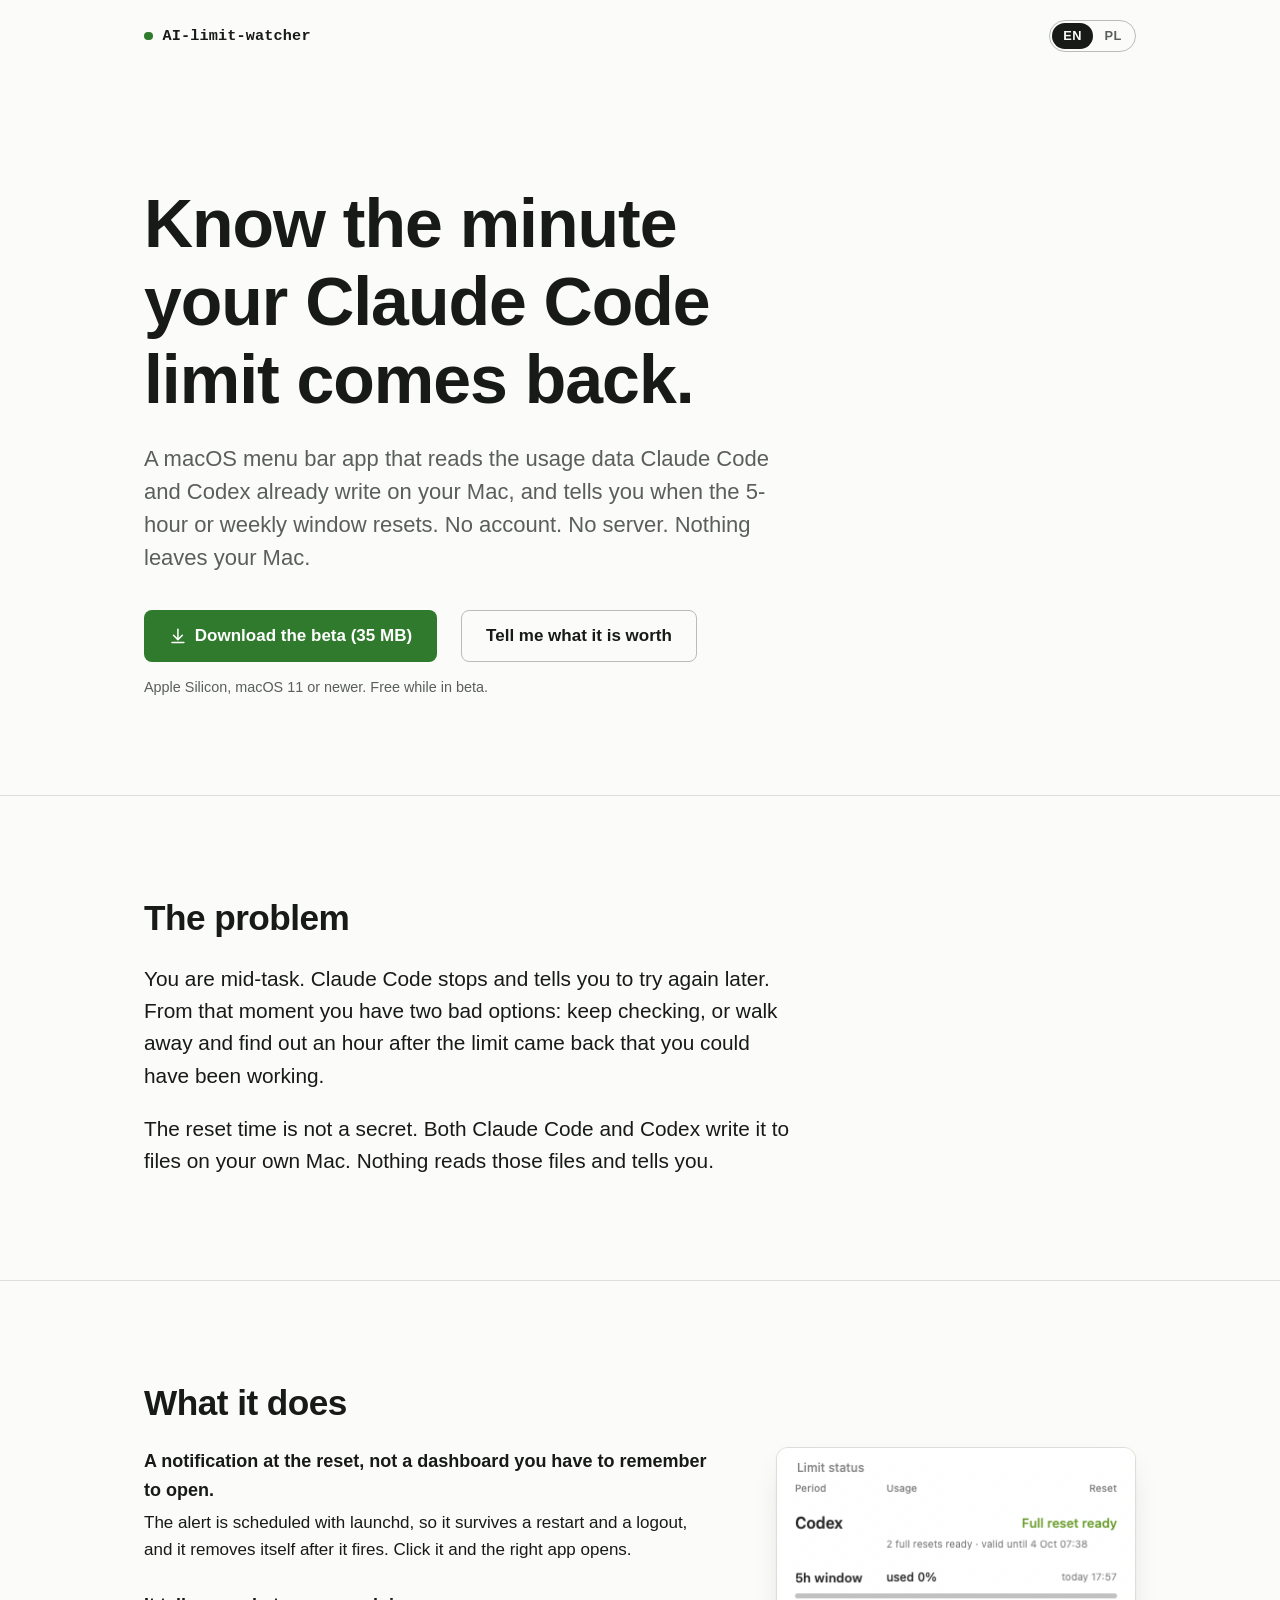
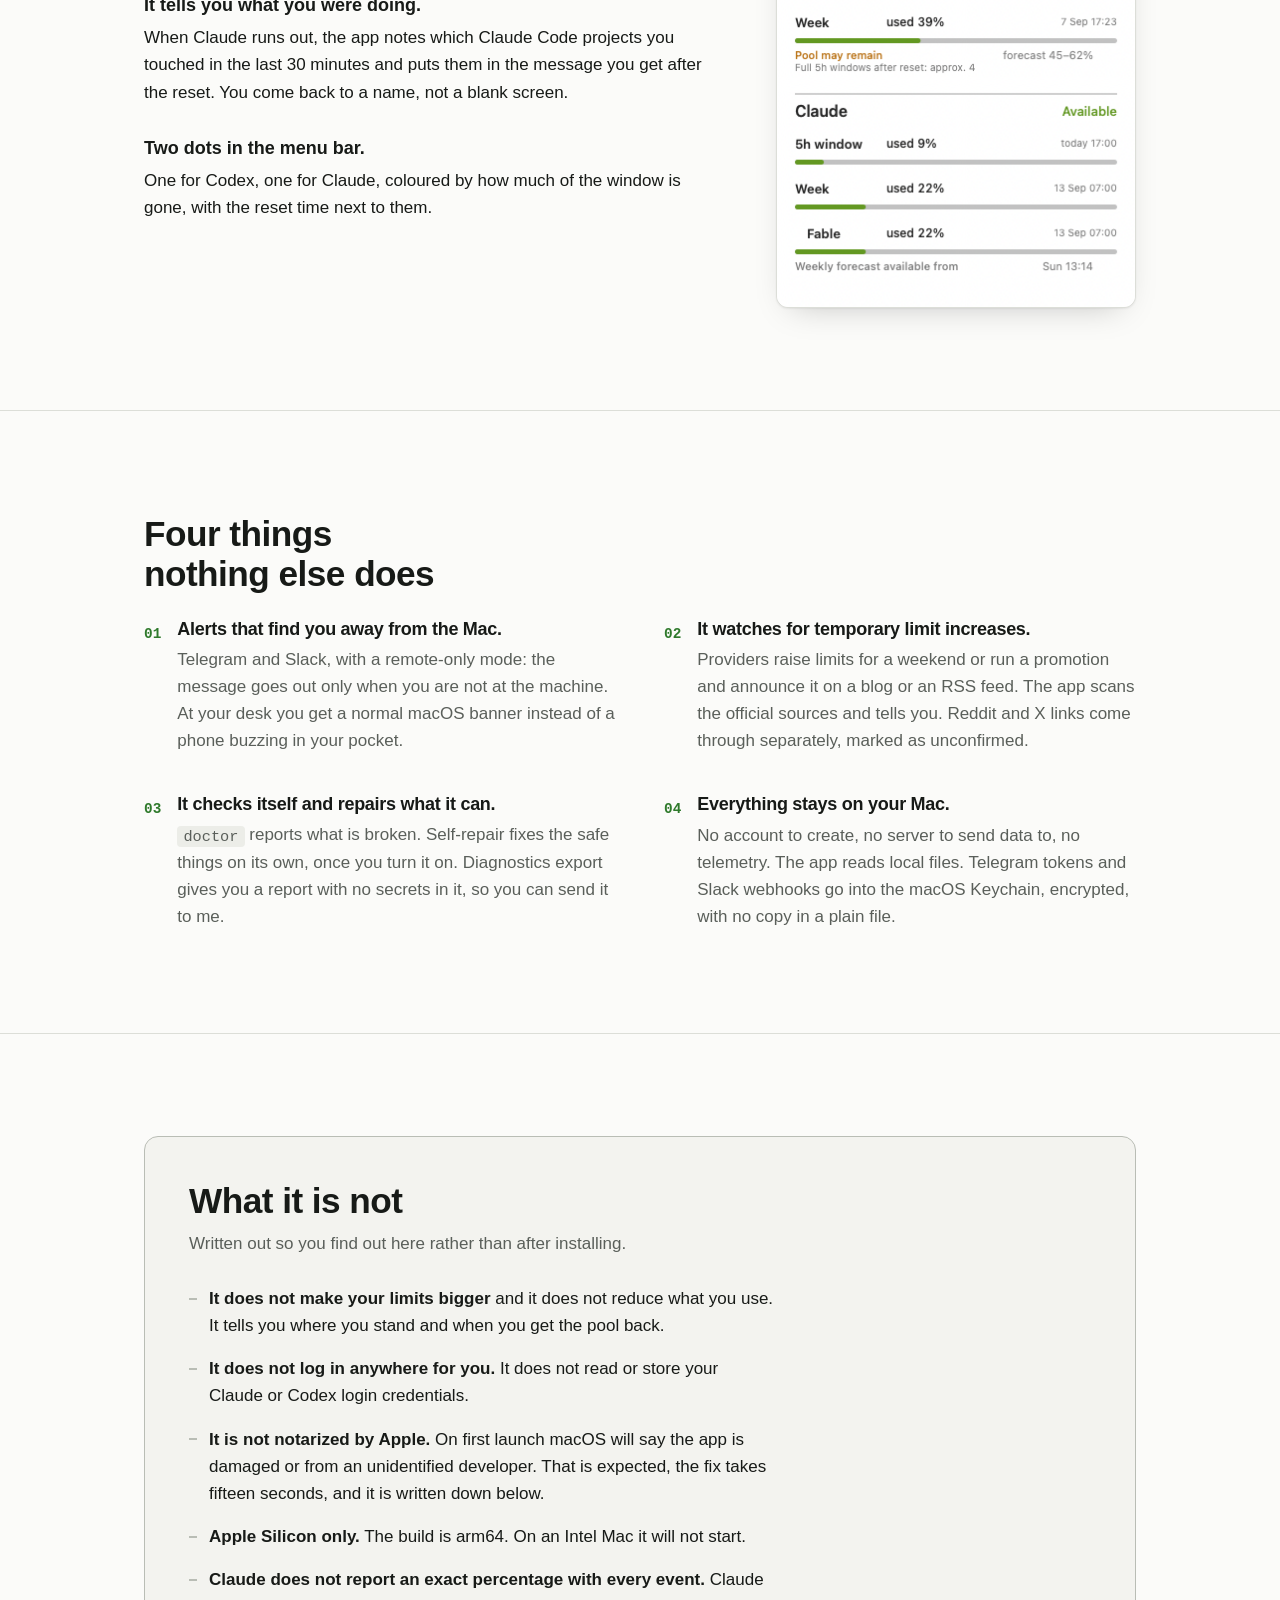
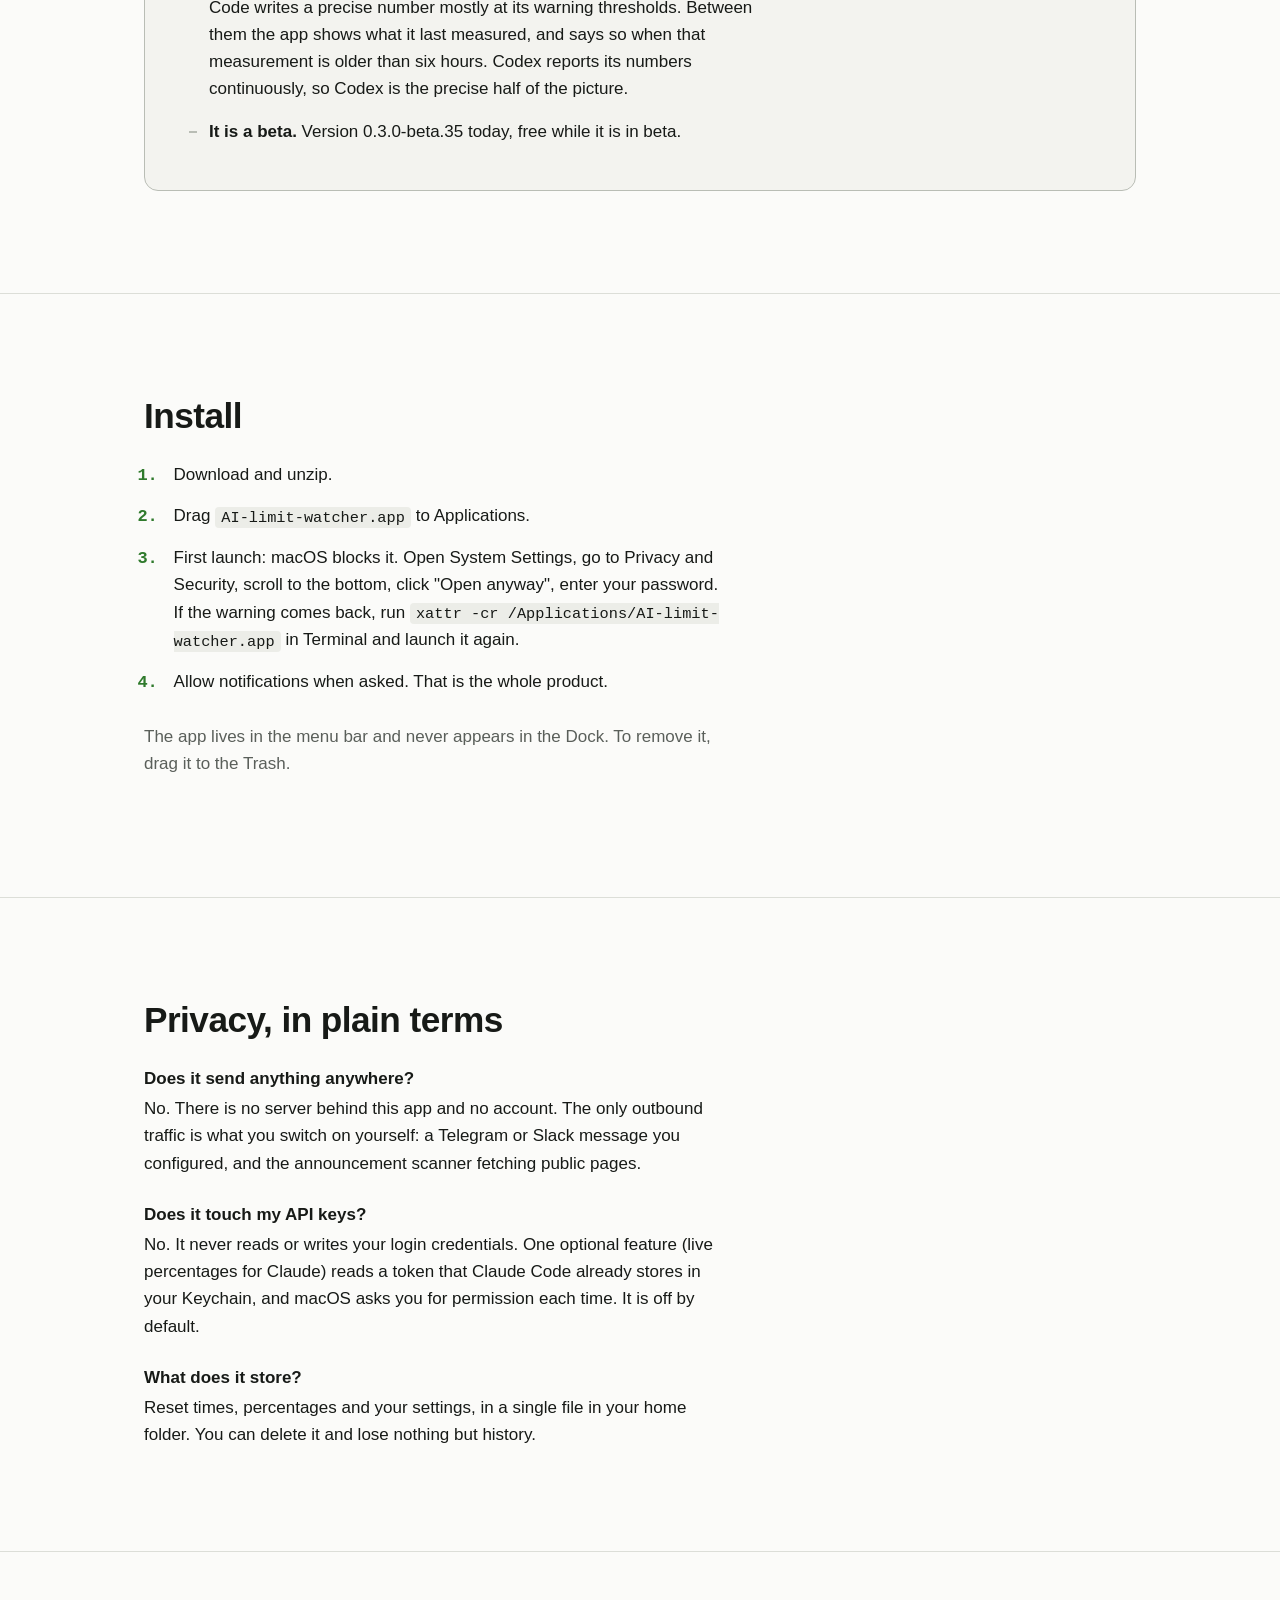
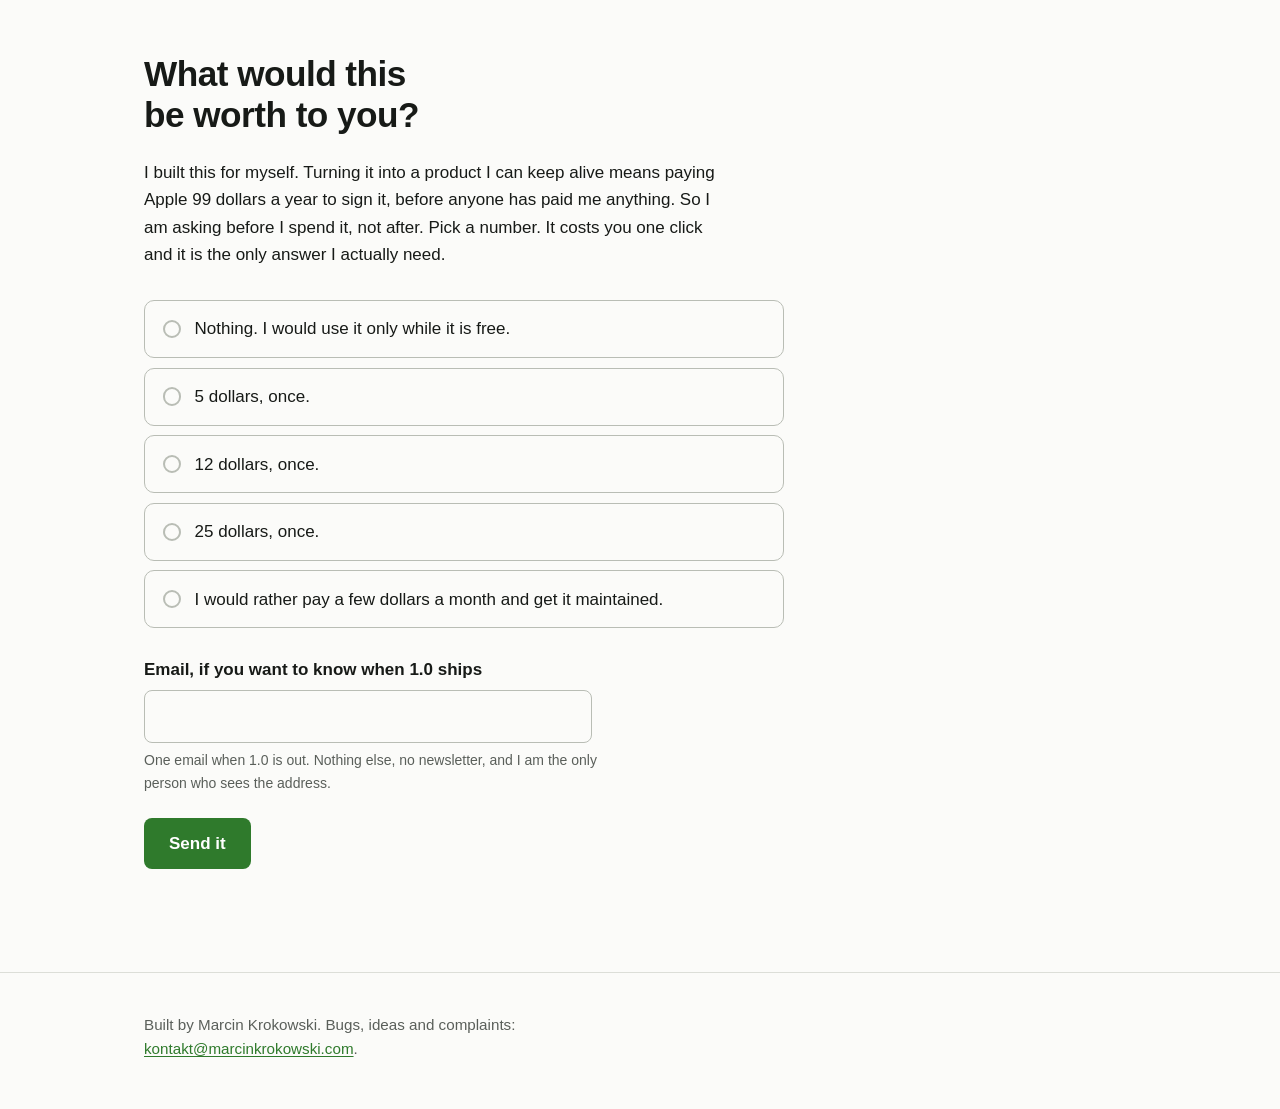
==== index.html @ edb8c908 "Landing ai-limit-watch: EN + PL, jasny motyw, zrzut panelu Co-Authored-By: Claude Sonnet 5 <noreply@" ====
<!DOCTYPE html>
<html lang="en">
<head>
  <meta charset="utf-8">
  <meta name="viewport" content="width=device-width, initial-scale=1">
  <title>AI-limit-watcher for macOS</title>
  <meta name="description" content="A macOS menu bar app that reads the usage data Claude Code and Codex already write on your Mac, and tells you when the 5-hour or weekly window resets. No account. No server. Nothing leaves your Mac.">
  <meta name="color-scheme" content="light dark">
  <link rel="alternate" hreflang="en" href="index.html">
  <link rel="alternate" hreflang="pl" href="pl/index.html">
  <link rel="stylesheet" href="style.css">
</head>
<body>

  <header class="site-header">
    <div class="wrap">
      <a class="wordmark" href="index.html">AI-limit-watcher</a>
      <nav class="lang-switch" aria-label="Language">
        <a href="index.html" lang="en" aria-current="page">EN</a>
        <a href="pl/index.html" lang="pl" hreflang="pl">PL</a>
      </nav>
    </div>
  </header>

  <main>

    <section class="hero">
      <div class="wrap">
        <h1>Know the minute your Claude Code limit comes back.</h1>
        <p class="lead">A macOS menu bar app that reads the usage data Claude Code and Codex already write on your Mac, and tells you when the 5-hour or weekly window resets. No account. No server. Nothing leaves your Mac.</p>
        <div class="cta-row">
          <!-- TODO: podmienić na adres pliku ZIP w GitHub Releases -->
          <a class="button button-primary" href="DOWNLOAD_URL">
            <svg aria-hidden="true" viewBox="0 0 24 24" fill="none" stroke="currentColor" stroke-width="2" stroke-linecap="round" stroke-linejoin="round"><path d="M12 3v13"/><path d="m6 11 6 6 6-6"/><path d="M4 21h16"/></svg>
            Download the beta (35 MB)
          </a>
          <a class="button button-secondary" href="#price">Tell me what it is worth</a>
        </div>
        <p class="cta-note">Apple Silicon, macOS 11 or newer. Free while in beta.</p>
      </div>
    </section>

    <section class="section problem" aria-labelledby="problem-h">
      <div class="wrap">
        <h2 id="problem-h">The problem</h2>
        <p>You are mid-task. Claude Code stops and tells you to try again later. From that moment you have two bad options: keep checking, or walk away and find out an hour after the limit came back that you could have been working.</p>
        <p>The reset time is not a secret. Both Claude Code and Codex write it to files on your own Mac. Nothing reads those files and tells you.</p>
      </div>
    </section>

    <section class="section does" aria-labelledby="does-h">
      <div class="wrap">
        <h2 id="does-h">What it does</h2>
        <div class="does-grid">
          <div class="feature-list">
            <p><strong>A notification at the reset, not a dashboard you have to remember to open.</strong> The alert is scheduled with launchd, so it survives a restart and a logout, and it removes itself after it fires. Click it and the right app opens.</p>
            <p><strong>It tells you what you were doing.</strong> When Claude runs out, the app notes which Claude Code projects you touched in the last 30 minutes and puts them in the message you get after the reset. You come back to a name, not a blank screen.</p>
            <p><strong>Two dots in the menu bar.</strong> One for Codex, one for Claude, coloured by how much of the window is gone, with the reset time next to them.</p>
          </div>
          <figure class="shot">
            <img src="zrzuty/panel-en.png" width="360" height="461" alt="App panel in light mode: Codex and Claude limit status, each with a 5-hour window and a weekly window showing usage percentage, a green bar, and the reset time." loading="lazy" decoding="async">
          </figure>
        </div>
      </div>
    </section>

    <section class="section four" aria-labelledby="four-h">
      <div class="wrap">
        <h2 id="four-h">Four things nothing else does</h2>
        <div class="four-grid">
          <article>
            <h3>Alerts that find you away from the Mac.</h3>
            <p>Telegram and Slack, with a remote-only mode: the message goes out only when you are not at the machine. At your desk you get a normal macOS banner instead of a phone buzzing in your pocket.</p>
          </article>
          <article>
            <h3>It watches for temporary limit increases.</h3>
            <p>Providers raise limits for a weekend or run a promotion and announce it on a blog or an RSS feed. The app scans the official sources and tells you. Reddit and X links come through separately, marked as unconfirmed.</p>
          </article>
          <article>
            <h3>It checks itself and repairs what it can.</h3>
            <p><code>doctor</code> reports what is broken. Self-repair fixes the safe things on its own, once you turn it on. Diagnostics export gives you a report with no secrets in it, so you can send it to me.</p>
          </article>
          <article>
            <h3>Everything stays on your Mac.</h3>
            <p>No account to create, no server to send data to, no telemetry. The app reads local files. Telegram tokens and Slack webhooks go into the macOS Keychain, encrypted, with no copy in a plain file.</p>
          </article>
        </div>
      </div>
    </section>

    <section class="section" aria-labelledby="not-h">
      <div class="wrap">
        <div class="not-box">
          <h2 id="not-h">What it is not</h2>
          <p class="intro">Written out so you find out here rather than after installing.</p>
          <ul class="not-list">
            <li><strong>It does not make your limits bigger</strong> and it does not reduce what you use. It tells you where you stand and when you get the pool back.</li>
            <li><strong>It does not log in anywhere for you.</strong> It does not read or store your Claude or Codex login credentials.</li>
            <li><strong>It is not notarized by Apple.</strong> On first launch macOS will say the app is damaged or from an unidentified developer. That is expected, the fix takes fifteen seconds, and it is written down below.</li>
            <li><strong>Apple Silicon only.</strong> The build is arm64. On an Intel Mac it will not start.</li>
            <li><strong>Claude does not report an exact percentage with every event.</strong> Claude Code writes a precise number mostly at its warning thresholds. Between them the app shows what it last measured, and says so when that measurement is older than six hours. Codex reports its numbers continuously, so Codex is the precise half of the picture.</li>
            <li><strong>It is a beta.</strong> Version 0.3.0-beta.35 today, free while it is in beta.</li>
          </ul>
        </div>
      </div>
    </section>

    <section class="section install" id="install" aria-labelledby="install-h">
      <div class="wrap">
        <h2 id="install-h">Install</h2>
        <ol class="install-steps">
          <li>Download and unzip.</li>
          <li>Drag <code>AI-limit-watcher.app</code> to Applications.</li>
          <li>First launch: macOS blocks it. Open System Settings, go to Privacy and Security, scroll to the bottom, click "Open anyway", enter your password. If the warning comes back, run <code>xattr -cr /Applications/AI-limit-watcher.app</code> in Terminal and launch it again.</li>
          <li>Allow notifications when asked. That is the whole product.</li>
        </ol>
        <p class="install-after">The app lives in the menu bar and never appears in the Dock. To remove it, drag it to the Trash.</p>
      </div>
    </section>

    <section class="section privacy" aria-labelledby="privacy-h">
      <div class="wrap">
        <h2 id="privacy-h">Privacy, in plain terms</h2>
        <div class="qa">
          <p><strong>Does it send anything anywhere?</strong> No. There is no server behind this app and no account. The only outbound traffic is what you switch on yourself: a Telegram or Slack message you configured, and the announcement scanner fetching public pages.</p>
          <p><strong>Does it touch my API keys?</strong> No. It never reads or writes your login credentials. One optional feature (live percentages for Claude) reads a token that Claude Code already stores in your Keychain, and macOS asks you for permission each time. It is off by default.</p>
          <p><strong>What does it store?</strong> Reset times, percentages and your settings, in a single file in your home folder. You can delete it and lose nothing but history.</p>
        </div>
      </div>
    </section>

    <section class="section price" id="price" aria-labelledby="price-h">
      <div class="wrap">
        <h2 id="price-h">What would this be worth to you?</h2>
        <p class="section-intro">I built this for myself. Turning it into a product I can keep alive means paying Apple 99 dollars a year to sign it, before anyone has paid me anything. So I am asking before I spend it, not after. Pick a number. It costs you one click and it is the only answer I actually need.</p>

        <!-- TODO: endpoint usługi zbierającej odpowiedzi -->
        <form class="price-form" action="FORM_ENDPOINT" method="POST" data-confirmation="Thank you. That number goes straight into the decision.">
          <input type="hidden" name="lang" value="en">

          <fieldset>
            <legend class="visually-hidden">Pick a number</legend>
            <div class="tiles">
              <label class="tile">
                <input type="radio" name="price" value="none" required>
                <span class="mark" aria-hidden="true"></span>
                <span>Nothing. I would use it only while it is free.</span>
              </label>
              <label class="tile">
                <input type="radio" name="price" value="5usd">
                <span class="mark" aria-hidden="true"></span>
                <span>5 dollars, once.</span>
              </label>
              <label class="tile">
                <input type="radio" name="price" value="12usd">
                <span class="mark" aria-hidden="true"></span>
                <span>12 dollars, once.</span>
              </label>
              <label class="tile">
                <input type="radio" name="price" value="25usd">
                <span class="mark" aria-hidden="true"></span>
                <span>25 dollars, once.</span>
              </label>
              <label class="tile">
                <input type="radio" name="price" value="monthly">
                <span class="mark" aria-hidden="true"></span>
                <span>I would rather pay a few dollars a month and get it maintained.</span>
              </label>
            </div>
          </fieldset>

          <div class="field">
            <label for="email">Email, if you want to know when 1.0 ships</label>
            <input type="email" id="email" name="email" autocomplete="email" spellcheck="false" aria-describedby="email-hint">
            <p class="hint" id="email-hint">One email when 1.0 is out. Nothing else, no newsletter, and I am the only person who sees the address.</p>
          </div>

          <button type="submit" class="button button-primary">Send it</button>
        </form>
      </div>
    </section>

  </main>

  <footer class="site-footer">
    <div class="wrap">
      <!-- TODO: podmienić kontakt@marcinkrokowski.com na ustalony adres e-mail -->
      <p>Built by Marcin Krokowski. Bugs, ideas and complaints: <a href="mailto:kontakt@marcinkrokowski.com">kontakt@marcinkrokowski.com</a>.</p>
    </div>
  </footer>

  <script>
    (function () {
      var form = document.querySelector('.price-form');
      if (!form) { return; }
      form.addEventListener('submit', function (event) {
        // Until the placeholder is replaced with a real endpoint, nothing may be sent anywhere.
        if (form.getAttribute('action') !== 'FORM_ENDPOINT') { return; }
        event.preventDefault();
        var done = document.createElement('p');
        done.className = 'form-done';
        done.setAttribute('role', 'status');
        done.textContent = form.getAttribute('data-confirmation');
        form.replaceWith(done);
        done.setAttribute('tabindex', '-1');
        done.focus();
      });
    })();
  </script>

</body>
</html>
---- style.css ----
/* AI-limit-watcher landing page. One sheet for EN and PL. */

:root {
  color-scheme: light dark;

  --bg: #fbfbf9;
  --bg-elevated: #f3f3ef;
  --text: #171a17;
  --text-muted: #5a5f5a;
  --line: #dcded8;
  --line-strong: #b9bdb5;
  --accent: #2f7a2c;
  --accent-ink: #ffffff;
  --accent-soft: #e6f1e3;
  --code-bg: #ecede8;
  --bar-track: #d9dbd5;
  --focus: #1f5f1d;

  --font-sans: -apple-system, BlinkMacSystemFont, "Segoe UI", Roboto, Helvetica, Arial, sans-serif;
  --font-mono: ui-monospace, "SF Mono", Menlo, Monaco, Consolas, "Liberation Mono", monospace;

  --measure: 62ch;
  --page: 68rem;
  --gutter: clamp(1.25rem, 5vw, 3rem);
}

@media (prefers-color-scheme: dark) {
  :root {
    --bg: #121412;
    --bg-elevated: #1a1d1a;
    --text: #ebece8;
    --text-muted: #a6aaa3;
    --line: #2b2f2b;
    --line-strong: #454a44;
    --accent: #8fd47f;
    --accent-ink: #0e1a0d;
    --accent-soft: #1c2a1a;
    --code-bg: #20241f;
    --bar-track: #2f332e;
    --focus: #b6e8a8;
  }
}

/* Base */

*,
*::before,
*::after {
  box-sizing: border-box;
}

html {
  -webkit-text-size-adjust: 100%;
  scroll-behavior: smooth;
}

@media (prefers-reduced-motion: reduce) {
  html {
    scroll-behavior: auto;
  }
}

body {
  margin: 0;
  background: var(--bg);
  color: var(--text);
  font-family: var(--font-sans);
  font-size: 1.0625rem;
  line-height: 1.6;
  -webkit-font-smoothing: antialiased;
  overflow-x: hidden;
}

img {
  max-width: 100%;
  height: auto;
  display: block;
}

a {
  color: var(--accent);
  text-decoration-thickness: 1px;
  text-underline-offset: 0.15em;
}

a:hover {
  text-decoration-thickness: 2px;
}

:focus-visible {
  outline: 3px solid var(--focus);
  outline-offset: 3px;
  border-radius: 2px;
}

code {
  font-family: var(--font-mono);
  font-size: 0.9em;
  background: var(--code-bg);
  padding: 0.1em 0.4em;
  border-radius: 4px;
  overflow-wrap: anywhere;
}

p {
  margin: 0 0 1em;
  max-width: var(--measure);
}

h1,
h2,
h3 {
  margin: 0;
  line-height: 1.15;
  letter-spacing: -0.015em;
  text-wrap: balance;
}

h2 {
  font-size: clamp(1.6rem, 1.2rem + 1.6vw, 2.2rem);
  margin-bottom: 1.5rem;
  max-width: 24ch;
}

h3 {
  font-size: 1.125rem;
  font-weight: 650;
}

.visually-hidden {
  position: absolute;
  width: 1px;
  height: 1px;
  margin: -1px;
  padding: 0;
  overflow: hidden;
  clip: rect(0 0 0 0);
  white-space: nowrap;
  border: 0;
}

/* Layout */

.wrap {
  width: 100%;
  max-width: var(--page);
  margin-inline: auto;
  padding-inline: var(--gutter);
}

.section {
  padding-block: clamp(3.5rem, 8vw, 6.5rem);
  border-top: 1px solid var(--line);
}

/* Header */

.site-header {
  padding-block: 1.25rem;
}

.site-header .wrap {
  display: flex;
  align-items: center;
  justify-content: space-between;
  gap: 1rem;
}

.wordmark {
  font-family: var(--font-mono);
  font-size: 0.95rem;
  font-weight: 600;
  color: var(--text);
  text-decoration: none;
  letter-spacing: 0.01em;
  display: inline-flex;
  align-items: center;
  gap: 0.6rem;
}

.wordmark::before {
  content: "";
  width: 0.55rem;
  height: 0.55rem;
  border-radius: 50%;
  background: var(--accent);
  flex: none;
}

.lang-switch {
  display: inline-flex;
  border: 1px solid var(--line-strong);
  border-radius: 999px;
  padding: 2px;
  font-size: 0.8rem;
  font-weight: 600;
  letter-spacing: 0.04em;
}

.lang-switch a {
  color: var(--text-muted);
  text-decoration: none;
  padding: 0.25rem 0.7rem;
  border-radius: 999px;
  line-height: 1.4;
}

.lang-switch a[aria-current="page"] {
  background: var(--text);
  color: var(--bg);
}

.lang-switch a:not([aria-current]):hover {
  color: var(--text);
}

/* Hero */

.hero {
  padding-block: clamp(3rem, 9vw, 7rem) clamp(3.5rem, 8vw, 6rem);
}

.hero h1 {
  font-size: clamp(2.25rem, 1.4rem + 4.2vw, 4.25rem);
  font-weight: 750;
  max-width: 16ch;
  margin-bottom: 1.5rem;
}

.hero .lead {
  font-size: clamp(1.125rem, 1rem + 0.6vw, 1.375rem);
  line-height: 1.5;
  color: var(--text-muted);
  max-width: 52ch;
  margin-bottom: 2.25rem;
}

.cta-row {
  display: flex;
  flex-wrap: wrap;
  align-items: center;
  gap: 0.75rem 1.5rem;
}

.cta-note {
  margin: 0.9rem 0 0;
  font-size: 0.9rem;
  color: var(--text-muted);
}

.button {
  display: inline-flex;
  align-items: center;
  justify-content: center;
  gap: 0.5rem;
  font: inherit;
  font-weight: 650;
  line-height: 1.2;
  padding: 0.9rem 1.5rem;
  border-radius: 8px;
  border: 1px solid transparent;
  text-decoration: none;
  cursor: pointer;
  transition: transform 80ms ease, background-color 120ms ease;
}

.button:active {
  transform: translateY(1px);
}

.button-primary {
  background: var(--accent);
  color: var(--accent-ink);
}

.button-primary:hover {
  filter: brightness(1.08);
}

.button-secondary {
  background: transparent;
  color: var(--text);
  border-color: var(--line-strong);
}

.button-secondary:hover {
  border-color: var(--text);
}

.button svg {
  width: 1.05em;
  height: 1.05em;
  flex: none;
}

/* Problem */

.problem p {
  font-size: clamp(1.125rem, 1rem + 0.5vw, 1.3rem);
  line-height: 1.55;
  max-width: 56ch;
}

.problem p:last-child {
  margin-bottom: 0;
}

/* What it does */

.does-grid {
  display: grid;
  grid-template-columns: minmax(0, 1fr) minmax(0, 360px);
  gap: clamp(2rem, 5vw, 4.5rem);
  align-items: start;
}

.feature-list {
  display: grid;
  gap: 1.75rem;
  max-width: var(--measure);
}

.feature-list p {
  margin: 0;
}

.feature-list strong {
  display: block;
  font-size: 1.125rem;
  font-weight: 650;
  margin-bottom: 0.25rem;
  color: var(--text);
}

.shot {
  margin: 0;
  justify-self: end;
  width: 100%;
  max-width: 360px;
}

.shot img,
.shot-placeholder {
  width: 100%;
  border: 1px solid var(--line);
  border-radius: 12px;
  box-shadow: 0 1px 2px rgba(0, 0, 0, 0.06), 0 12px 32px -16px rgba(0, 0, 0, 0.25);
  background: #ffffff;
}

.shot figcaption {
  margin-top: 0.75rem;
  font-size: 0.85rem;
  color: var(--text-muted);
}

/* Placeholder that stands in for the English screenshot.
   Drawn in CSS so it reads as an intended layout element, not a broken image. */

.shot-placeholder {
  aspect-ratio: 360 / 461;
  background: var(--bg-elevated);
  padding: 1.25rem;
  display: grid;
  grid-template-rows: auto repeat(6, 1fr);
  gap: 0.6rem;
  overflow: hidden;
}

.shot-placeholder .ph-head {
  height: 0.55rem;
  width: 38%;
  border-radius: 999px;
  background: var(--line-strong);
  margin-bottom: 0.4rem;
}

.shot-placeholder .ph-row {
  display: grid;
  grid-template-rows: auto auto;
  gap: 0.35rem;
  align-content: center;
}

.shot-placeholder .ph-label {
  height: 0.45rem;
  border-radius: 999px;
  background: var(--line-strong);
  opacity: 0.8;
}

.shot-placeholder .ph-bar {
  height: 0.35rem;
  border-radius: 999px;
  background: var(--bar-track);
  position: relative;
  overflow: hidden;
}

.shot-placeholder .ph-bar::after {
  content: "";
  position: absolute;
  inset: 0;
  width: var(--fill, 40%);
  background: var(--accent);
  border-radius: inherit;
}

/* Four things */

.four-grid {
  display: grid;
  grid-template-columns: repeat(2, minmax(0, 1fr));
  gap: 2.5rem 3rem;
  counter-reset: four;
}

.four-grid article {
  counter-increment: four;
  display: grid;
  grid-template-columns: auto minmax(0, 1fr);
  gap: 0 1rem;
}

.four-grid article::before {
  content: counter(four, decimal-leading-zero);
  font-family: var(--font-mono);
  font-size: 0.9rem;
  font-weight: 600;
  color: var(--accent);
  padding-top: 0.25rem;
  grid-row: 1 / span 2;
}

.four-grid h3 {
  margin-bottom: 0.4rem;
}

.four-grid p {
  margin: 0;
  color: var(--text-muted);
}

/* What it is not */

.not-box {
  border: 1px solid var(--line-strong);
  border-radius: 14px;
  padding: clamp(1.5rem, 4vw, 2.75rem);
  background: var(--bg-elevated);
}

.not-box h2 {
  margin-bottom: 0.5rem;
}

.not-box .intro {
  color: var(--text-muted);
  margin-bottom: 1.75rem;
}

.not-list {
  list-style: none;
  margin: 0;
  padding: 0;
  display: grid;
  gap: 1rem;
}

.not-list li {
  max-width: var(--measure);
  padding-left: 1.25rem;
  position: relative;
}

.not-list li::before {
  content: "";
  position: absolute;
  left: 0;
  top: 0.75em;
  width: 0.5rem;
  height: 2px;
  background: var(--line-strong);
}

.not-list strong {
  font-weight: 650;
}

/* Install */

.install-steps {
  margin: 0;
  padding-left: 1.5rem;
  max-width: var(--measure);
  display: grid;
  gap: 0.9rem;
}

.install-steps li::marker {
  font-family: var(--font-mono);
  font-weight: 600;
  color: var(--accent);
}

.install-steps li {
  padding-left: 0.35rem;
}

.install-after {
  margin-top: 1.75rem;
  color: var(--text-muted);
}

/* Privacy */

.qa {
  display: grid;
  gap: 1.5rem;
  max-width: var(--measure);
}

.qa p {
  margin: 0;
}

.qa strong {
  display: block;
  font-weight: 650;
  margin-bottom: 0.2rem;
}

/* Price question */

.price .section-intro {
  margin-bottom: 2rem;
}

.price-form {
  max-width: 40rem;
}

.price-form fieldset {
  border: 0;
  padding: 0;
  margin: 0 0 1.75rem;
  min-width: 0;
}

.price-form legend {
  padding: 0;
  margin-bottom: 0.75rem;
  font-weight: 650;
}

.tiles {
  display: grid;
  gap: 0.6rem;
}

.tile {
  position: relative;
  display: flex;
  align-items: center;
  gap: 0.85rem;
  padding: 0.9rem 1.1rem;
  border: 1px solid var(--line-strong);
  border-radius: 10px;
  background: var(--bg);
  cursor: pointer;
  transition: border-color 120ms ease, background-color 120ms ease;
}

.tile:hover {
  border-color: var(--text);
}

.tile input {
  position: absolute;
  opacity: 0;
  width: 1px;
  height: 1px;
  margin: 0;
  pointer-events: none;
}

.tile .mark {
  flex: none;
  width: 1.15rem;
  height: 1.15rem;
  border-radius: 50%;
  border: 2px solid var(--line-strong);
  display: grid;
  place-items: center;
  transition: border-color 120ms ease;
}

.tile .mark::after {
  content: "";
  width: 0.55rem;
  height: 0.55rem;
  border-radius: 50%;
  background: var(--accent);
  transform: scale(0);
  transition: transform 120ms ease;
}

.tile:has(input:checked) {
  border-color: var(--accent);
  background: var(--accent-soft);
}

.tile:has(input:checked) .mark {
  border-color: var(--accent);
}

.tile:has(input:checked) .mark::after {
  transform: scale(1);
}

.tile:has(input:focus-visible) {
  outline: 3px solid var(--focus);
  outline-offset: 3px;
}

.field {
  display: grid;
  gap: 0.4rem;
  margin-bottom: 1.5rem;
}

.field label {
  font-weight: 650;
}

.field input {
  font: inherit;
  color: var(--text);
  background: var(--bg);
  border: 1px solid var(--line-strong);
  border-radius: 8px;
  padding: 0.75rem 0.9rem;
  width: 100%;
  max-width: 28rem;
}

.field input:focus-visible {
  outline: 3px solid var(--focus);
  outline-offset: 2px;
  border-color: var(--accent);
}

.field .hint {
  margin: 0;
  font-size: 0.875rem;
  color: var(--text-muted);
}

.form-done {
  border-left: 3px solid var(--accent);
  padding: 0.5rem 0 0.5rem 1.25rem;
  font-size: 1.125rem;
  font-weight: 600;
  margin: 0;
}

/* Footer */

.site-footer {
  border-top: 1px solid var(--line);
  padding-block: 2.5rem 3rem;
  color: var(--text-muted);
  font-size: 0.95rem;
}

.site-footer p {
  margin: 0;
}

/* Responsive */

@media (max-width: 720px) {
  .does-grid {
    grid-template-columns: minmax(0, 1fr);
  }

  .shot {
    justify-self: start;
    max-width: 320px;
  }

  .four-grid {
    grid-template-columns: minmax(0, 1fr);
    gap: 2rem;
  }
}

@media (max-width: 480px) {
  body {
    font-size: 1rem;
  }

  .cta-row {
    flex-direction: column;
    align-items: stretch;
  }

  .cta-row .button {
    width: 100%;
  }

  .site-header .wrap {
    flex-wrap: wrap;
  }
}
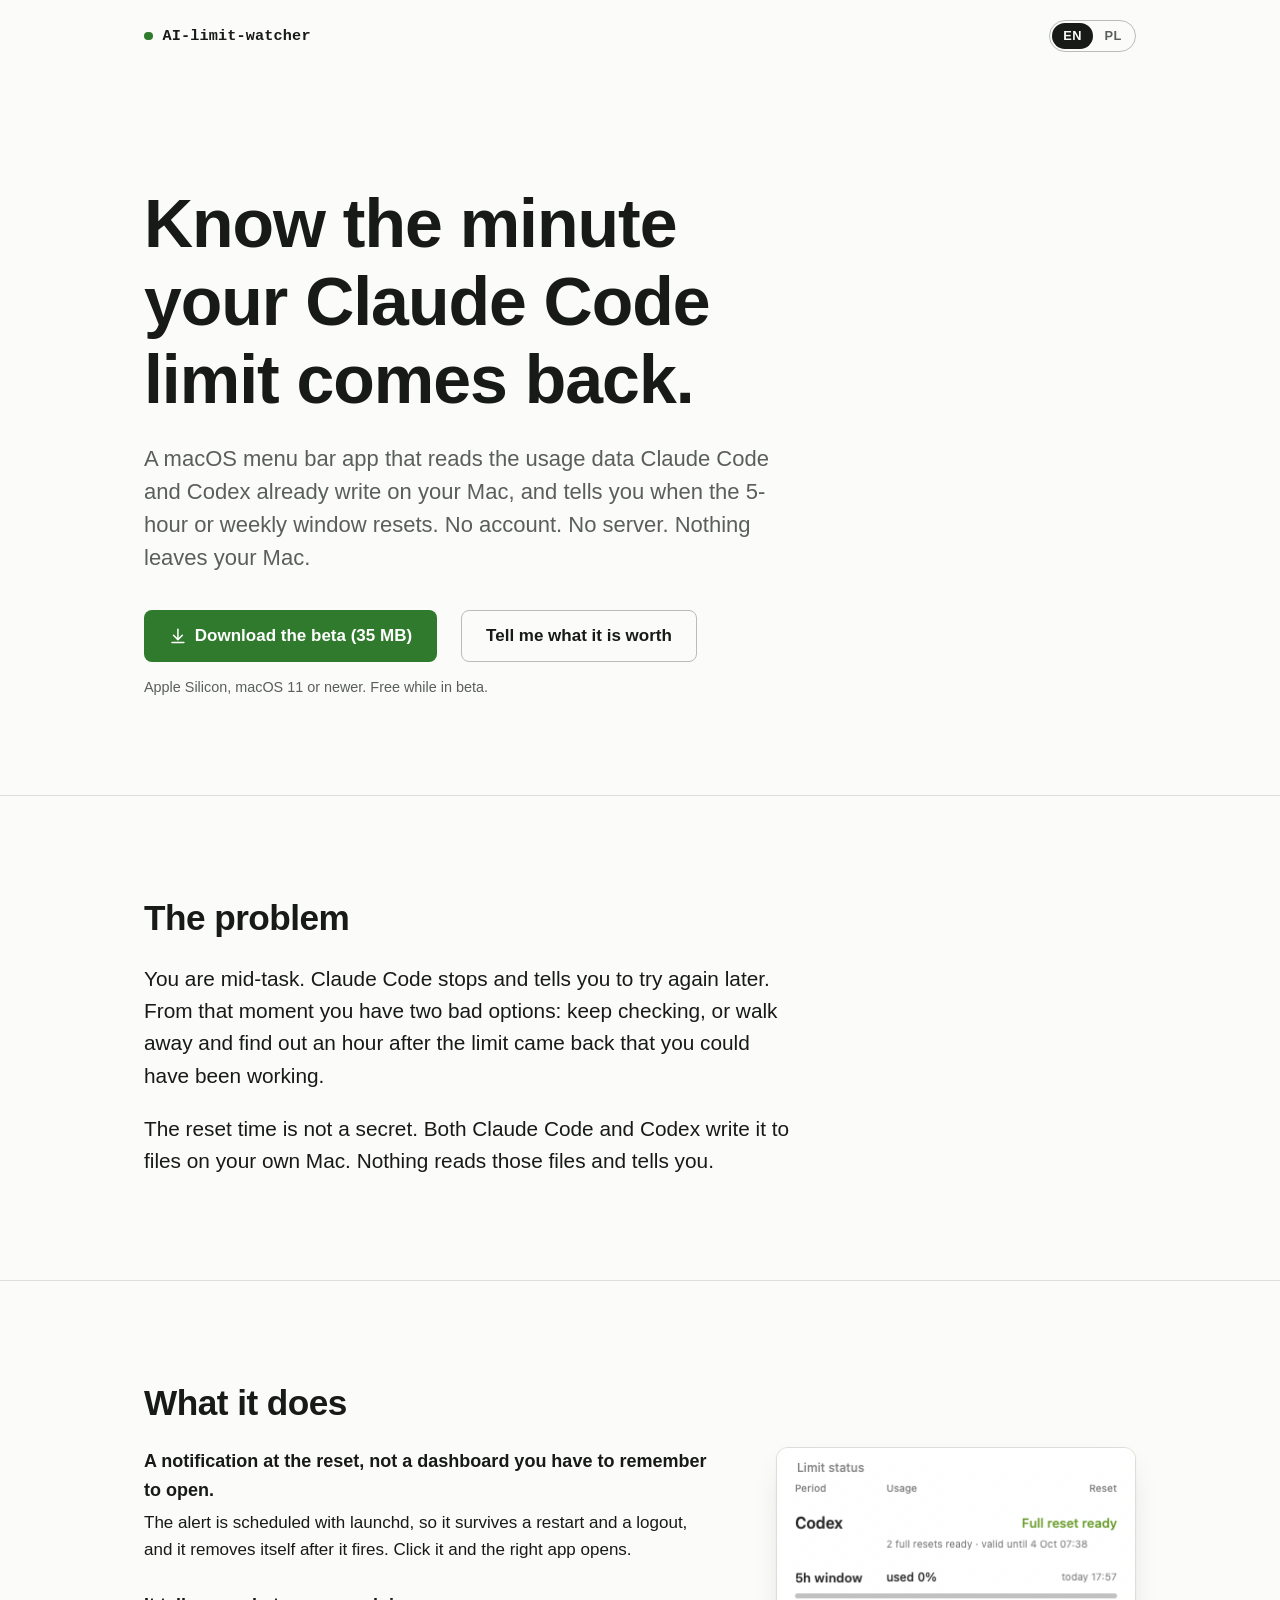
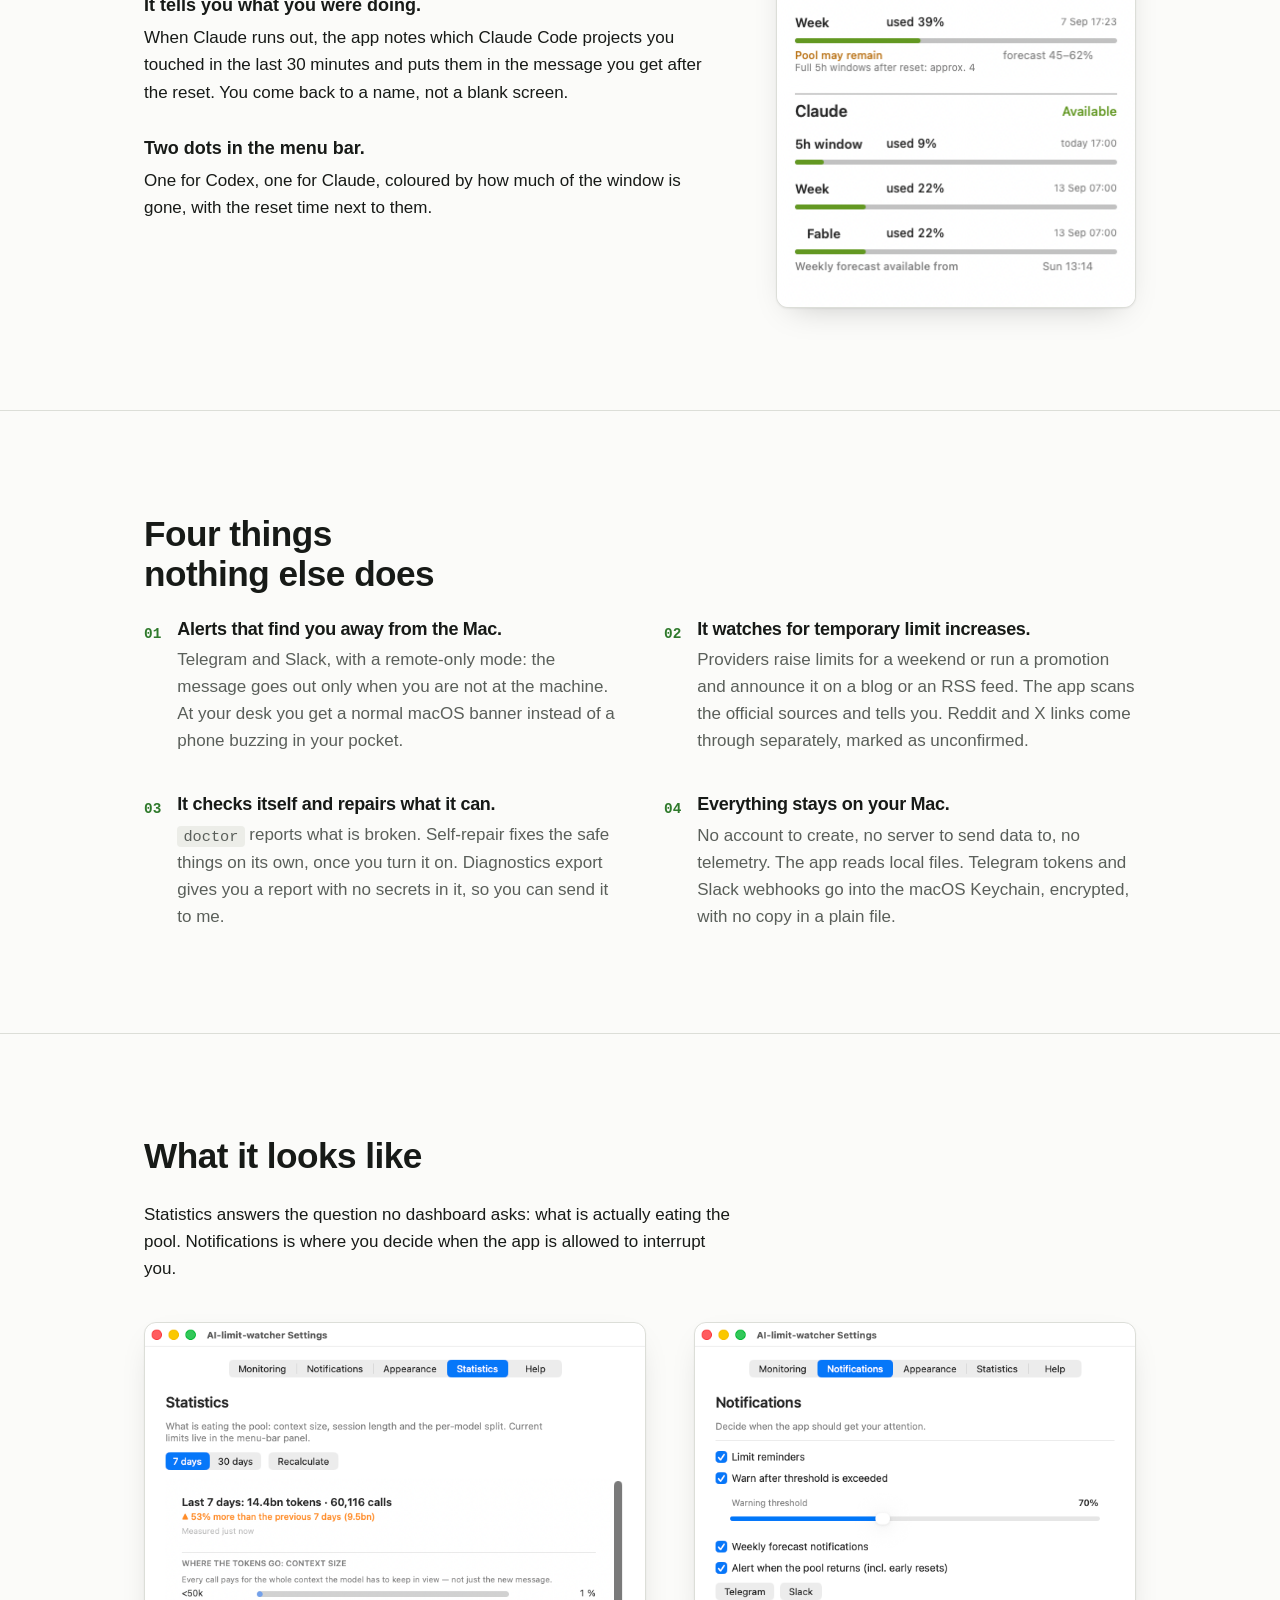
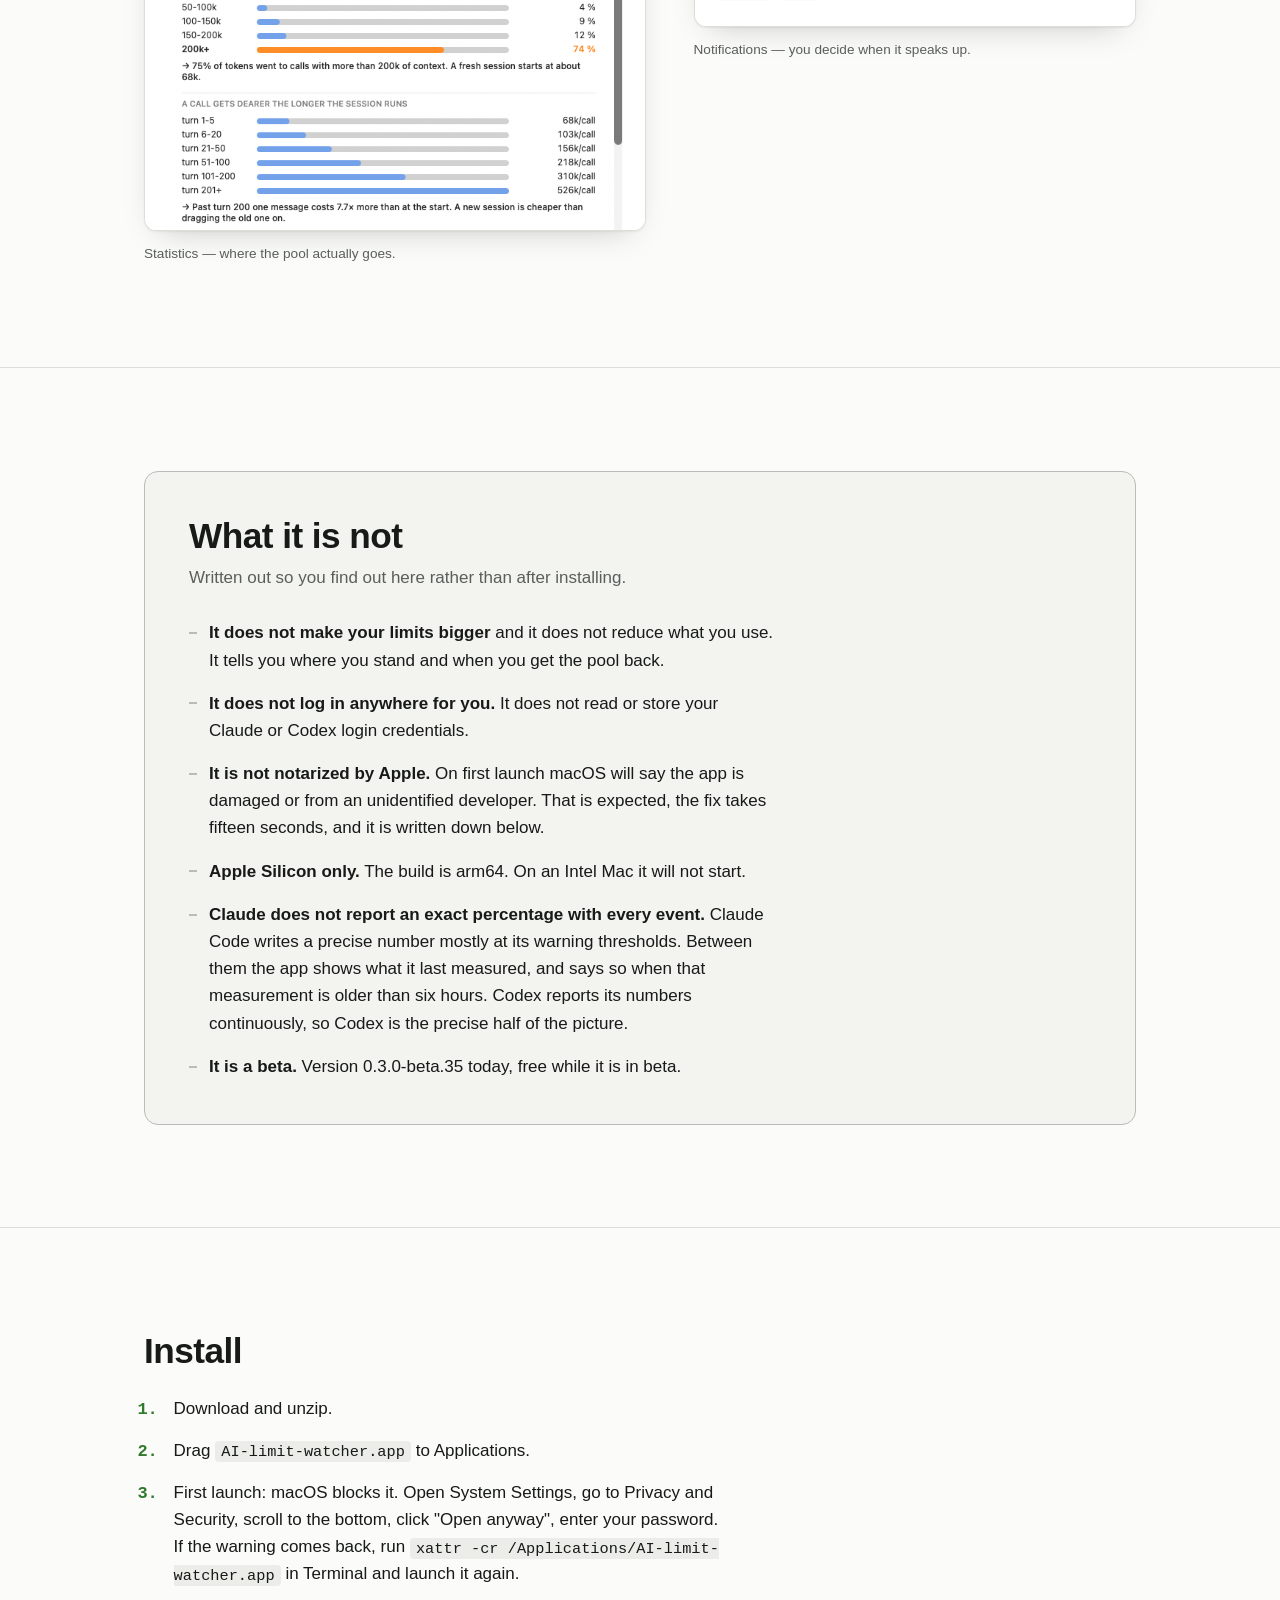
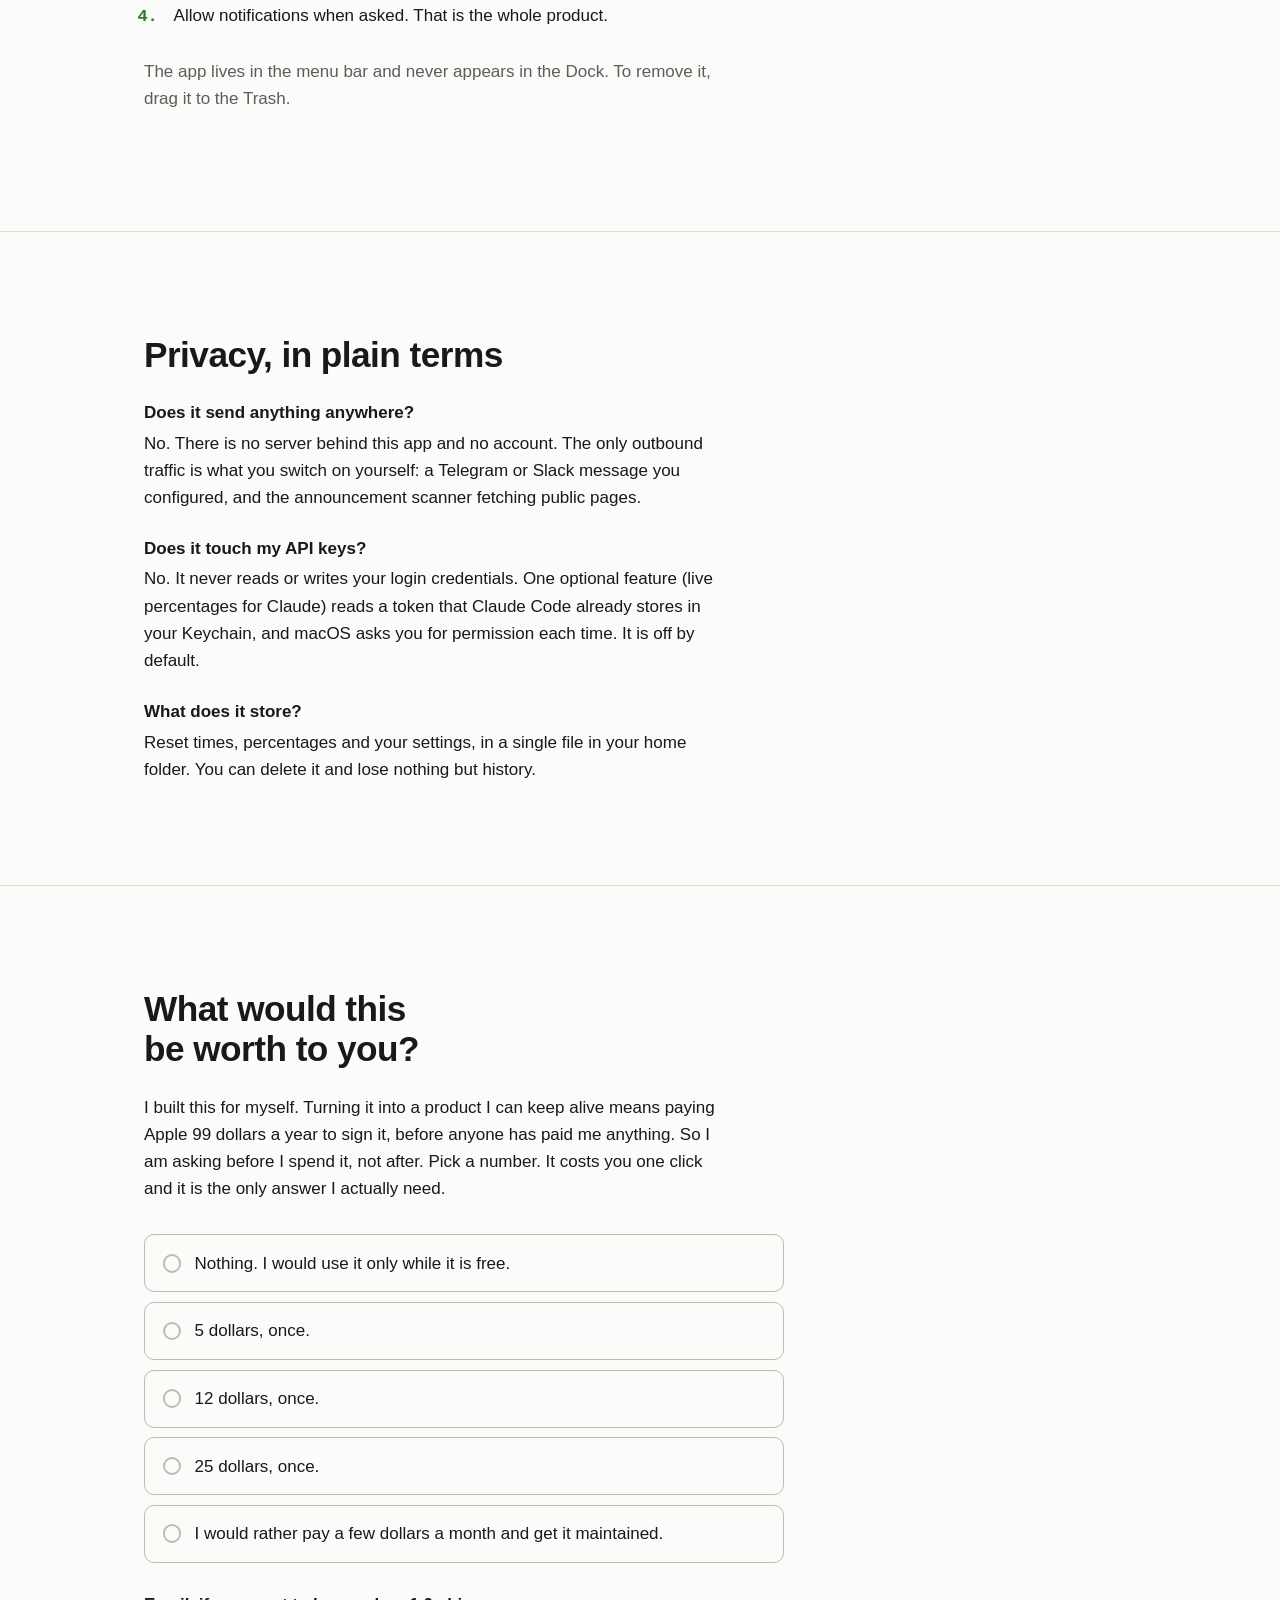
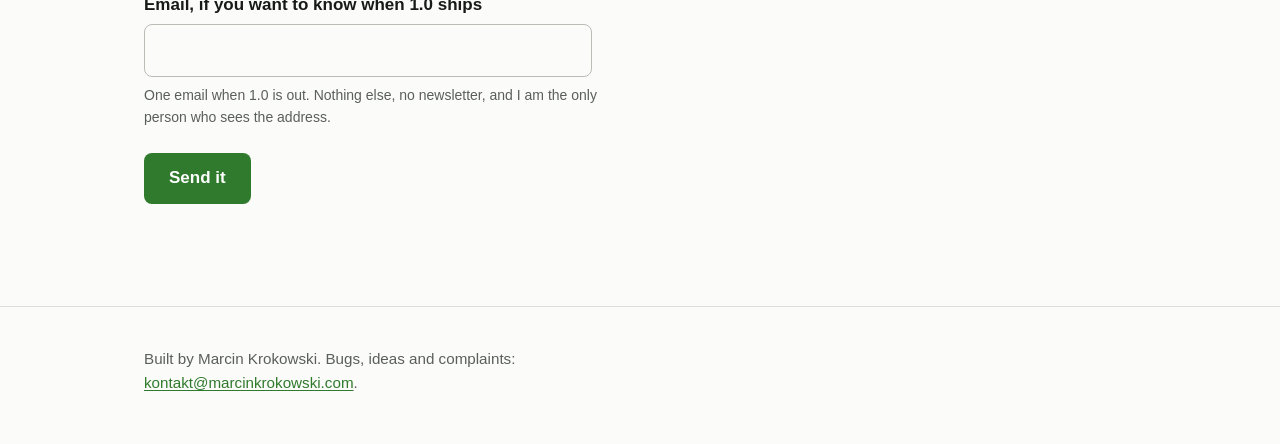
==== commit de84134b: "Zrzuty Statystyk i Powiadomien na obu wersjach strony Strona pokazywala jeden zrzut - panel limitow." ====
--- a/index.html
+++ b/index.html
@@ -8,6 +8,22 @@
   <meta name="color-scheme" content="light dark">
   <link rel="alternate" hreflang="en" href="index.html">
   <link rel="alternate" hreflang="pl" href="pl/index.html">
+  <link rel="canonical" href="https://limitwatcher.app/">
+  <link rel="alternate" hreflang="x-default" href="https://limitwatcher.app/">
+  <link rel="icon" href="/favicon.png" type="image/png">
+  <link rel="apple-touch-icon" href="/apple-touch-icon.png">
+  <meta property="og:type" content="website">
+  <meta property="og:site_name" content="AI-limit-watcher">
+  <meta property="og:url" content="https://limitwatcher.app/">
+  <meta property="og:locale" content="en_US">
+  <meta property="og:locale:alternate" content="pl_PL">
+  <meta property="og:title" content="AI-limit-watcher for macOS">
+  <meta property="og:description" content="A macOS menu bar app that reads the usage data Claude Code and Codex already write on your Mac, and tells you when the 5-hour or weekly window resets. No account. No server. Nothing leaves your Mac.">
+  <meta property="og:image" content="https://limitwatcher.app/zrzuty/og-1200x630.png">
+  <meta property="og:image:width" content="1200">
+  <meta property="og:image:height" content="630">
+  <meta property="og:image:alt" content="The AI-limit-watcher app icon beside the name and the sentence: Know the minute your Claude Code limit comes back.">
+  <meta name="twitter:card" content="summary_large_image">
   <link rel="stylesheet" href="style.css">
 </head>
 <body>
@@ -29,8 +45,7 @@
         <h1>Know the minute your Claude Code limit comes back.</h1>
         <p class="lead">A macOS menu bar app that reads the usage data Claude Code and Codex already write on your Mac, and tells you when the 5-hour or weekly window resets. No account. No server. Nothing leaves your Mac.</p>
         <div class="cta-row">
-          <!-- TODO: podmienić na adres pliku ZIP w GitHub Releases -->
-          <a class="button button-primary" href="DOWNLOAD_URL">
+          <a class="button button-primary" href="https://github.com/Marcin-Krokowski-Fotografia-Eventowa/ai-limit-watcher/releases/download/v0.3.0-beta.35/AI-limit-watcher-0.3.0-beta.35-macos-arm64.zip">
             <svg aria-hidden="true" viewBox="0 0 24 24" fill="none" stroke="currentColor" stroke-width="2" stroke-linecap="round" stroke-linejoin="round"><path d="M12 3v13"/><path d="m6 11 6 6 6-6"/><path d="M4 21h16"/></svg>
             Download the beta (35 MB)
           </a>
@@ -84,6 +99,23 @@
             <h3>Everything stays on your Mac.</h3>
             <p>No account to create, no server to send data to, no telemetry. The app reads local files. Telegram tokens and Slack webhooks go into the macOS Keychain, encrypted, with no copy in a plain file.</p>
           </article>
+        </div>
+      </div>
+    </section>
+
+    <section class="section shots" aria-labelledby="shots-h">
+      <div class="wrap">
+        <h2 id="shots-h">What it looks like</h2>
+        <p>Statistics answers the question no dashboard asks: what is actually eating the pool. Notifications is where you decide when the app is allowed to interrupt you.</p>
+        <div class="shots-grid">
+          <figure>
+            <img src="zrzuty/statystyki-en.png" width="680" height="690" alt="Statistics tab: 14.4 billion tokens and 60,116 calls over seven days, 53 percent more than the week before. Bars break the usage down by context size, where 74 percent of tokens went to calls above 200k, and by session length, where a message past turn 200 costs 526k against 68k at the start." loading="lazy" decoding="async">
+            <figcaption>Statistics &mdash; where the pool actually goes.</figcaption>
+          </figure>
+          <figure>
+            <img src="zrzuty/powiadomienia-en.png" width="600" height="412" alt="Notifications tab: checkboxes for limit reminders, a warning once a threshold is crossed with the threshold slider at 70 percent, weekly forecast alerts and an alert when the pool returns, plus buttons for Telegram and Slack." loading="lazy" decoding="async">
+            <figcaption>Notifications &mdash; you decide when it speaks up.</figcaption>
+          </figure>
         </div>
       </div>
     </section>
@@ -134,9 +166,16 @@
         <h2 id="price-h">What would this be worth to you?</h2>
         <p class="section-intro">I built this for myself. Turning it into a product I can keep alive means paying Apple 99 dollars a year to sign it, before anyone has paid me anything. So I am asking before I spend it, not after. Pick a number. It costs you one click and it is the only answer I actually need.</p>
 
-        <!-- TODO: endpoint usługi zbierającej odpowiedzi -->
-        <form class="price-form" action="FORM_ENDPOINT" method="POST" data-confirmation="Thank you. That number goes straight into the decision.">
+        <form class="price-form" action="https://api.web3forms.com/submit" method="POST" data-error="Something went wrong on the way. Write to kontakt@marcinkrokowski.com instead." data-confirmation="Thank you. That number goes straight into the decision.">
+          <input type="hidden" name="access_key" value="56a6fc66-e1cf-4bbd-8d08-472c187bcb18">
+          <input type="hidden" name="subject" value="ai-limit-watch: deklaracja ceny (EN)">
+          <input type="hidden" name="from_name" value="limitwatcher.app">
+          <input type="checkbox" name="botcheck" class="visually-hidden" style="display:none" tabindex="-1" autocomplete="off">
           <input type="hidden" name="lang" value="en">
+          <!-- Where this answer came from. Empty means the visitor found the page
+               on their own; a ?ref=... link (one sent round to people I know)
+               lands here, so a friend's vote is not counted as a stranger's. -->
+          <input type="hidden" name="ref" value="">
 
           <fieldset>
             <legend class="visually-hidden">Pick a number</legend>
@@ -184,7 +223,6 @@
 
   <footer class="site-footer">
     <div class="wrap">
-      <!-- TODO: podmienić kontakt@marcinkrokowski.com na ustalony adres e-mail -->
       <p>Built by Marcin Krokowski. Bugs, ideas and complaints: <a href="mailto:kontakt@marcinkrokowski.com">kontakt@marcinkrokowski.com</a>.</p>
     </div>
   </footer>
@@ -193,17 +231,32 @@
     (function () {
       var form = document.querySelector('.price-form');
       if (!form) { return; }
+      // Fill the hidden source marker from the link the visitor arrived by.
+      // Kept to a short, safe token: this text ends up in an e-mail, so it must
+      // not carry whatever anyone chooses to append to the URL.
+      var ref = (new URLSearchParams(location.search).get('ref') || '')
+        .replace(/[^a-zA-Z0-9_-]/g, '').slice(0, 32);
+      var refField = form.querySelector('input[name="ref"]');
+      if (refField) { refField.value = ref; }
       form.addEventListener('submit', function (event) {
-        // Until the placeholder is replaced with a real endpoint, nothing may be sent anywhere.
-        if (form.getAttribute('action') !== 'FORM_ENDPOINT') { return; }
         event.preventDefault();
-        var done = document.createElement('p');
-        done.className = 'form-done';
-        done.setAttribute('role', 'status');
-        done.textContent = form.getAttribute('data-confirmation');
-        form.replaceWith(done);
-        done.setAttribute('tabindex', '-1');
-        done.focus();
+        var data = Object.fromEntries(new FormData(form).entries());
+        var done = function (text) {
+          var p = document.createElement('p');
+          p.className = 'form-done';
+          p.setAttribute('role', 'status');
+          p.textContent = text;
+          form.replaceWith(p);
+          p.setAttribute('tabindex', '-1');
+          p.focus();
+        };
+        fetch(form.getAttribute('action'), {
+          method: 'POST',
+          headers: { 'Content-Type': 'application/json', 'Accept': 'application/json' },
+          body: JSON.stringify(data)
+        }).then(function (r) { return r.json(); })
+          .then(function (r) { done(r.success ? form.getAttribute('data-confirmation') : form.getAttribute('data-error')); })
+          .catch(function () { done(form.getAttribute('data-error')); });
       });
     })();
   </script>
--- a/style.css
+++ b/style.css
@@ -679,7 +679,44 @@
 
 /* Responsive */
 
+/* Screenshot pair. Two real app windows sit side by side; the Statistics
+   window is the wider of the two, so the columns are weighted by the images'
+   own pixel widths rather than split evenly. */
+
+.shots-grid {
+  display: grid;
+  grid-template-columns: minmax(0, 680fr) minmax(0, 600fr);
+  gap: clamp(1.5rem, 4vw, 3rem);
+  align-items: start;
+  margin-top: 2.5rem;
+}
+
+.shots-grid figure {
+  margin: 0;
+}
+
+.shots-grid img {
+  width: 100%;
+  height: auto;
+  border: 1px solid var(--line);
+  border-radius: 12px;
+  box-shadow: 0 1px 2px rgba(0, 0, 0, 0.06), 0 12px 32px -16px rgba(0, 0, 0, 0.25);
+  background: #ffffff;
+}
+
+.shots-grid figcaption {
+  margin-top: 0.75rem;
+  font-size: 0.85rem;
+  color: var(--text-muted);
+}
+
 @media (max-width: 720px) {
+
+  .shots-grid {
+    grid-template-columns: minmax(0, 1fr);
+    gap: 2rem;
+  }
+
   .does-grid {
     grid-template-columns: minmax(0, 1fr);
   }
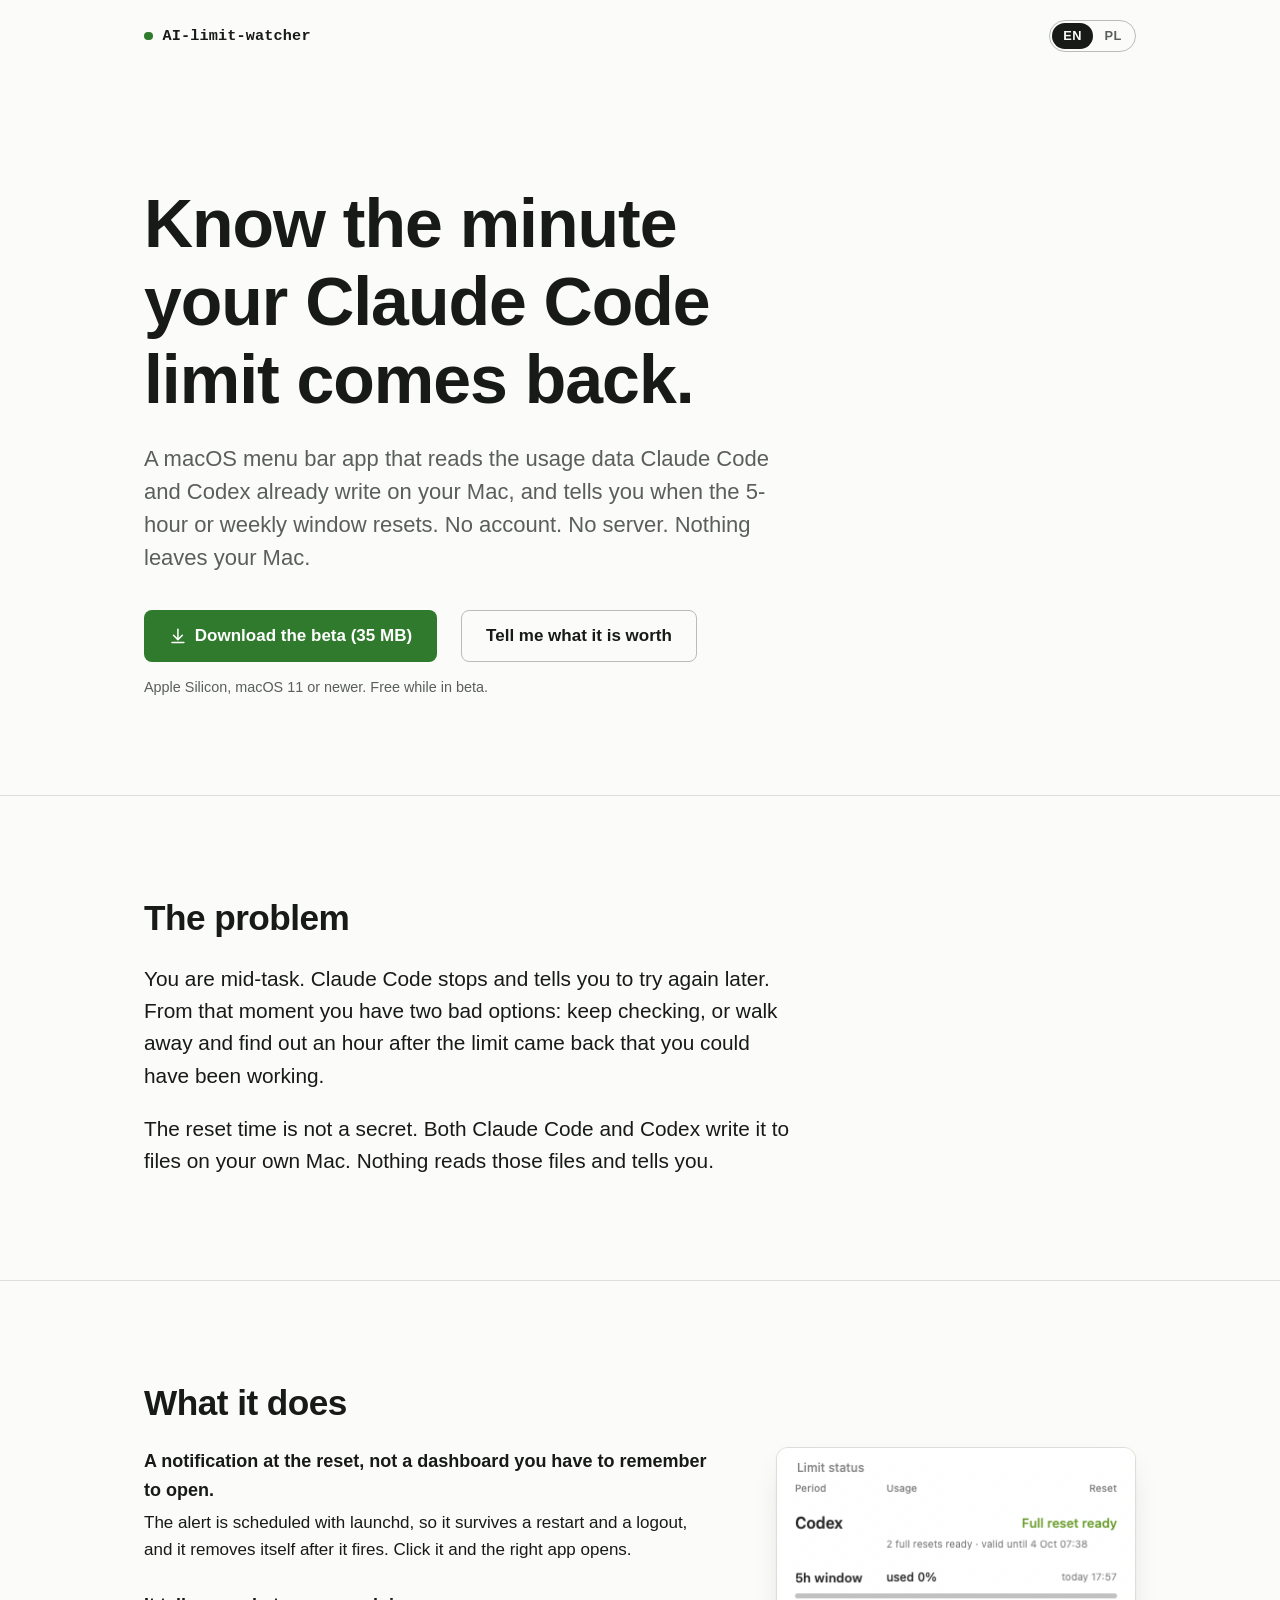
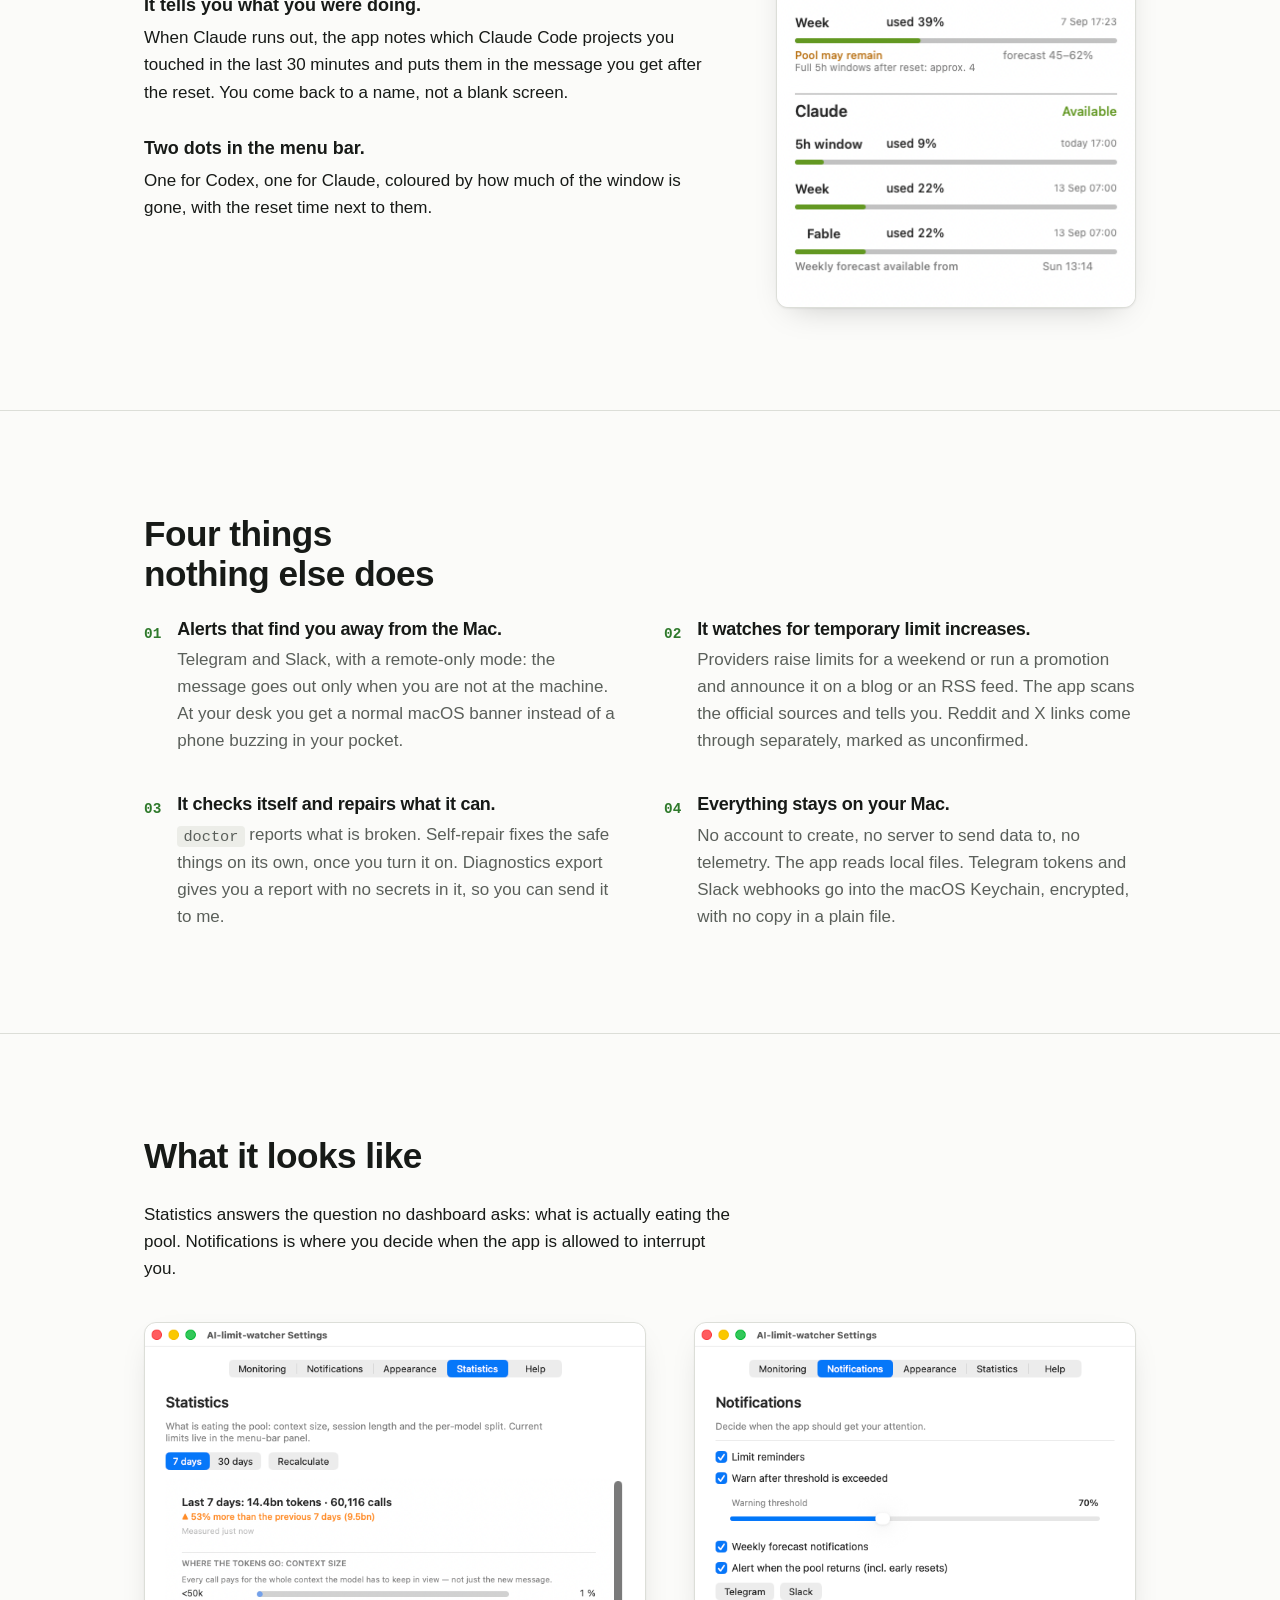
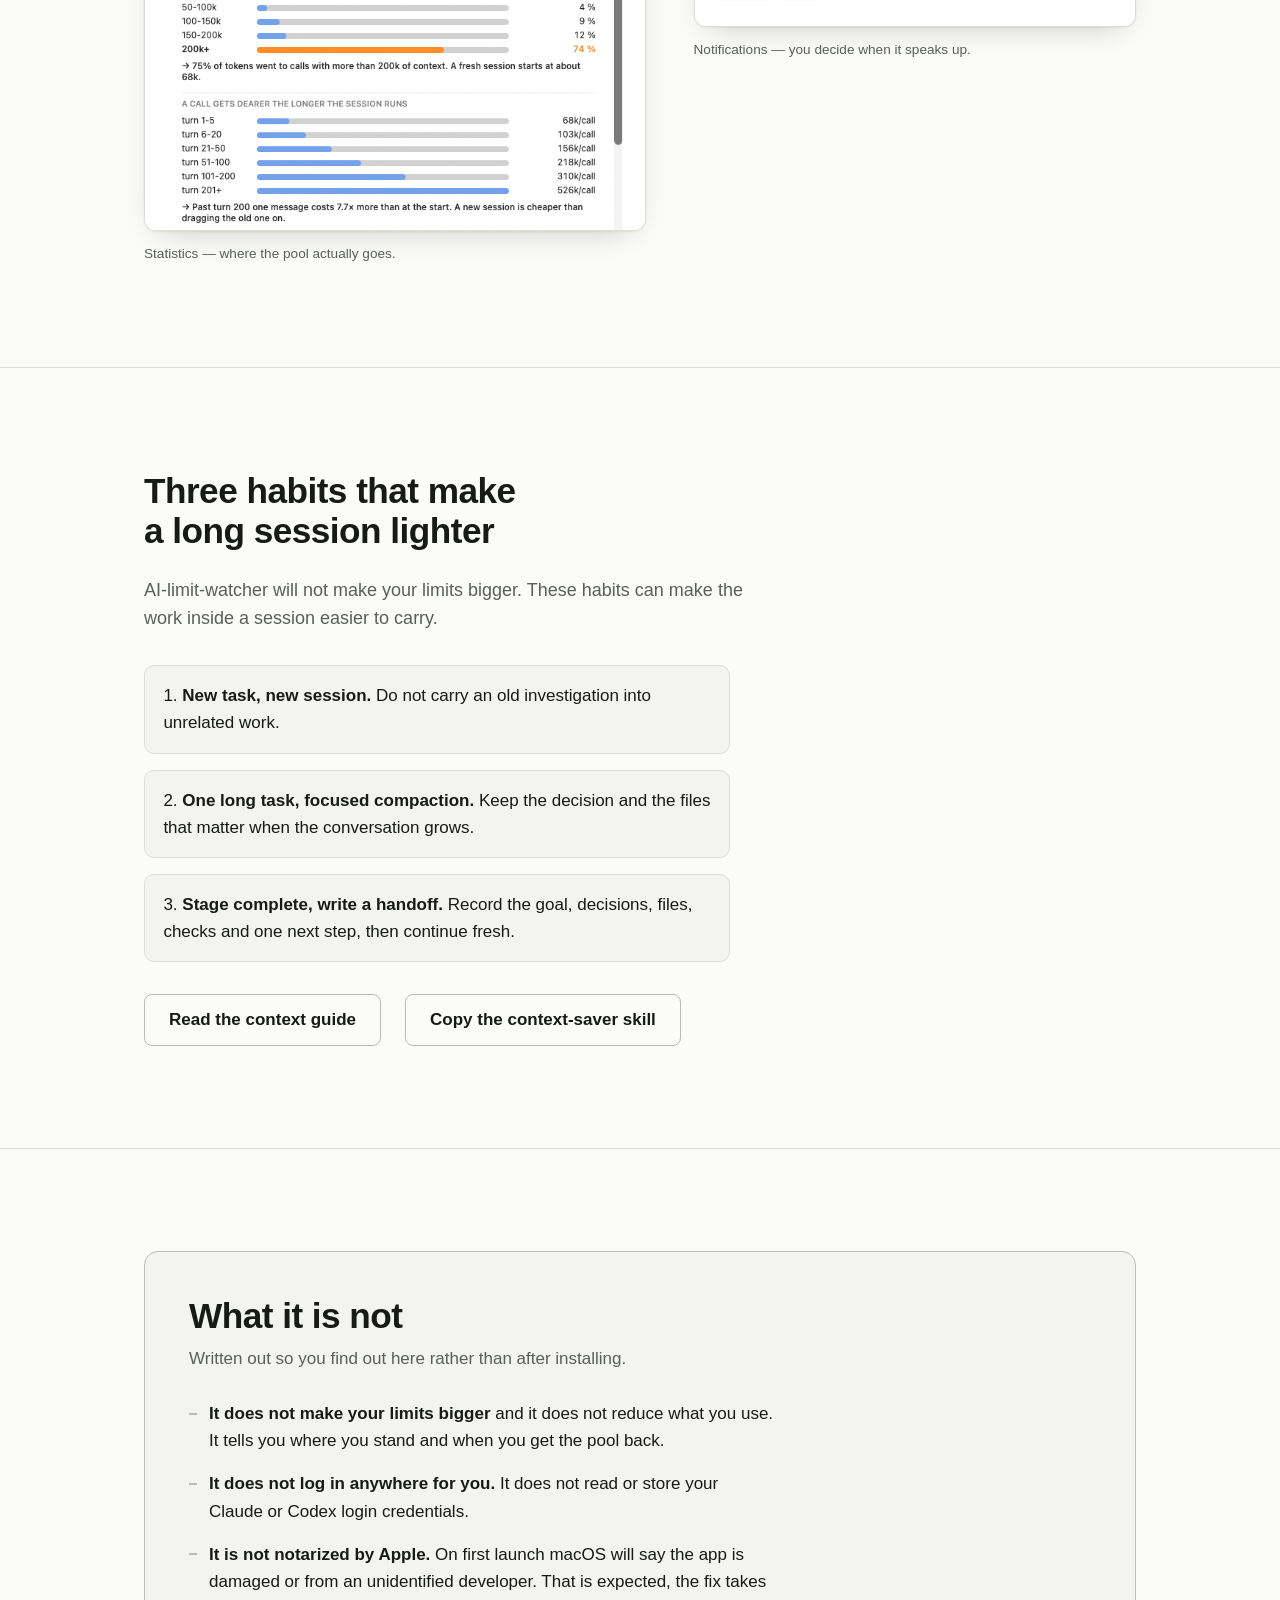
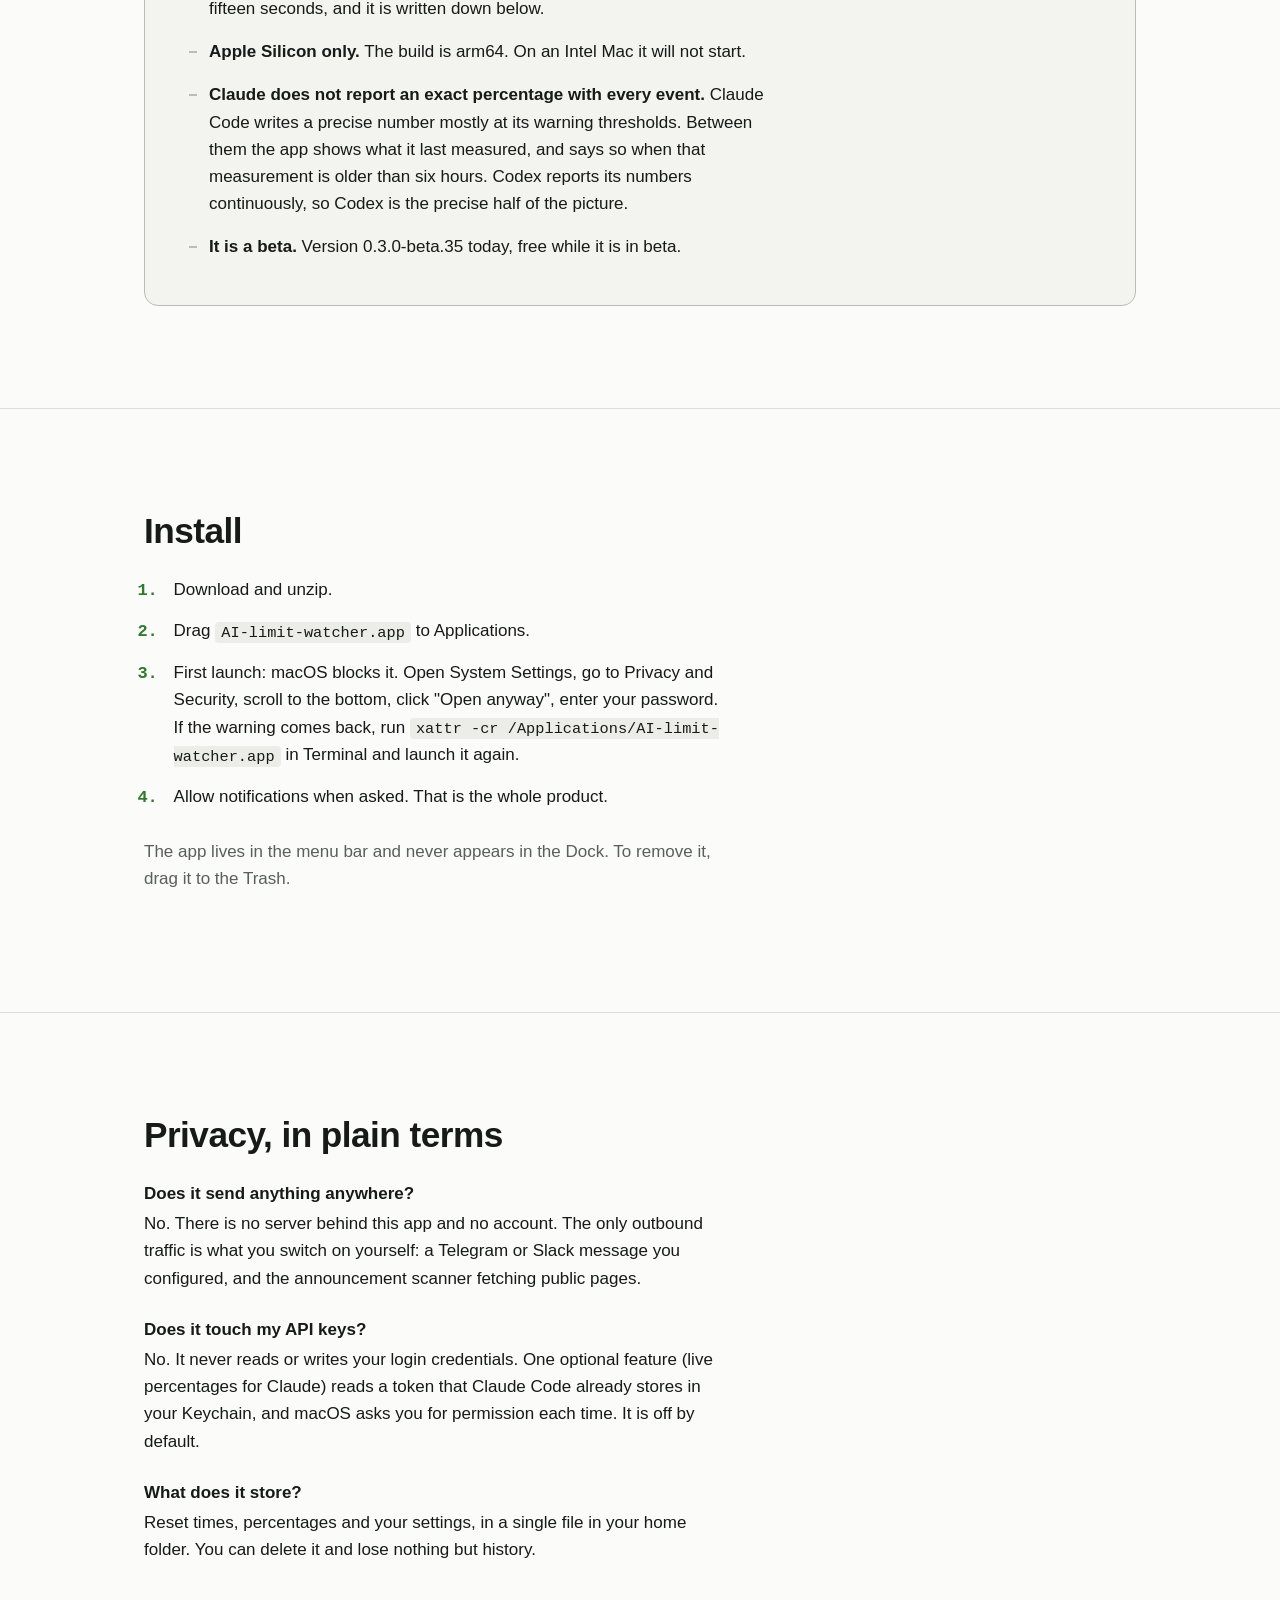
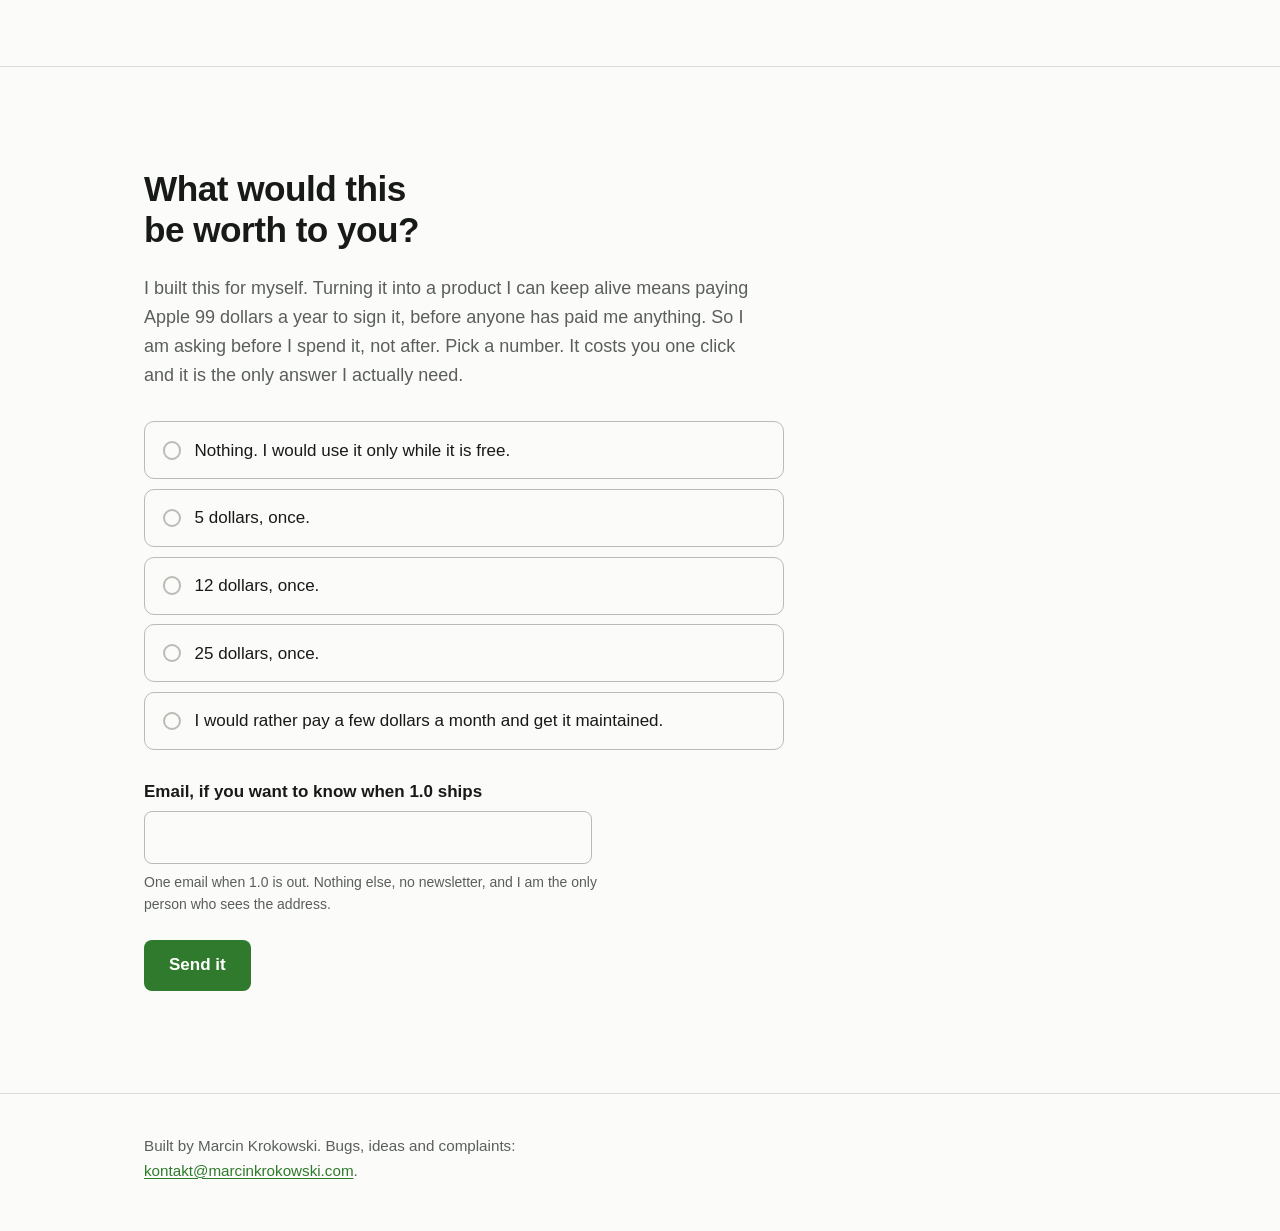
==== commit 724e8361: "Add context guide and technical SEO" ====
--- a/index.html
+++ b/index.html
@@ -3,11 +3,11 @@
 <head>
   <meta charset="utf-8">
   <meta name="viewport" content="width=device-width, initial-scale=1">
-  <title>AI-limit-watcher for macOS</title>
-  <meta name="description" content="A macOS menu bar app that reads the usage data Claude Code and Codex already write on your Mac, and tells you when the 5-hour or weekly window resets. No account. No server. Nothing leaves your Mac.">
+  <title>Claude Code & Codex limit monitor for macOS | AI-limit-watcher</title>
+  <meta name="description" content="AI-limit-watcher shows when Claude Code and Codex limits reset on your Mac. See local usage, get reset alerts, and learn how context affects long sessions.">
   <meta name="color-scheme" content="light dark">
-  <link rel="alternate" hreflang="en" href="index.html">
-  <link rel="alternate" hreflang="pl" href="pl/index.html">
+  <link rel="alternate" hreflang="en" href="https://limitwatcher.app/">
+  <link rel="alternate" hreflang="pl" href="https://limitwatcher.app/pl/">
   <link rel="canonical" href="https://limitwatcher.app/">
   <link rel="alternate" hreflang="x-default" href="https://limitwatcher.app/">
   <link rel="icon" href="/favicon.png" type="image/png">
@@ -24,6 +24,9 @@
   <meta property="og:image:height" content="630">
   <meta property="og:image:alt" content="The AI-limit-watcher app icon beside the name and the sentence: Know the minute your Claude Code limit comes back.">
   <meta name="twitter:card" content="summary_large_image">
+  <script type="application/ld+json">
+    {"@context":"https://schema.org","@type":"SoftwareApplication","name":"AI-limit-watcher","applicationCategory":"UtilitiesApplication","operatingSystem":"macOS 11 or newer","description":"A macOS menu bar app that shows Claude Code and Codex usage reset times from local data.","url":"https://limitwatcher.app/","inLanguage":"en","author":{"@type":"Person","name":"Marcin Krokowski"},"offers":{"@type":"Offer","price":"0","priceCurrency":"USD"}}
+  </script>
   <link rel="stylesheet" href="style.css">
 </head>
 <body>
@@ -116,6 +119,22 @@
             <img src="zrzuty/powiadomienia-en.png" width="600" height="412" alt="Notifications tab: checkboxes for limit reminders, a warning once a threshold is crossed with the threshold slider at 70 percent, weekly forecast alerts and an alert when the pool returns, plus buttons for Telegram and Slack." loading="lazy" decoding="async">
             <figcaption>Notifications &mdash; you decide when it speaks up.</figcaption>
           </figure>
+        </div>
+      </div>
+    </section>
+
+    <section class="section context-habits" aria-labelledby="context-habits-h">
+      <div class="wrap">
+        <h2 id="context-habits-h">Three habits that make a long session lighter</h2>
+        <p class="section-intro">AI-limit-watcher will not make your limits bigger. These habits can make the work inside a session easier to carry.</p>
+        <ol class="habit-list">
+          <li><strong>New task, new session.</strong> Do not carry an old investigation into unrelated work.</li>
+          <li><strong>One long task, focused compaction.</strong> Keep the decision and the files that matter when the conversation grows.</li>
+          <li><strong>Stage complete, write a handoff.</strong> Record the goal, decisions, files, checks and one next step, then continue fresh.</li>
+        </ol>
+        <div class="cta-row">
+          <a class="button button-secondary" href="guides/claude-code-context-window/">Read the context guide</a>
+          <a class="button button-secondary" href="guides/claude-code-context-window/#context-saver">Copy the context-saver skill</a>
         </div>
       </div>
     </section>
--- a/style.css
+++ b/style.css
@@ -305,6 +305,84 @@
   margin-bottom: 0;
 }
 
+/* Context guide links */
+
+.section-intro {
+  font-size: 1.125rem;
+  color: var(--text-muted);
+}
+
+.habit-list {
+  display: grid;
+  gap: 1rem;
+  max-width: var(--measure);
+  margin: 2rem 0;
+  padding: 0;
+  list-style-position: inside;
+}
+
+.habit-list li {
+  padding: 1rem 1.15rem;
+  border: 1px solid var(--line);
+  border-radius: 10px;
+  background: var(--bg-elevated);
+}
+
+.guide-layout {
+  display: grid;
+  grid-template-columns: minmax(0, 1fr) minmax(12rem, 16rem);
+  gap: clamp(2rem, 6vw, 5rem);
+  align-items: start;
+}
+
+.guide-content h2 {
+  margin-top: 3rem;
+}
+
+.guide-content h3 {
+  margin: 2rem 0 0.75rem;
+}
+
+.guide-content li {
+  max-width: var(--measure);
+  margin-bottom: 0.5rem;
+}
+
+.guide-nav {
+  position: sticky;
+  top: 1.5rem;
+  font-size: 0.95rem;
+}
+
+.guide-nav ol {
+  margin: 0;
+  padding-left: 1.2rem;
+}
+
+.guide-nav li { margin-bottom: 0.55rem; }
+
+.source-list { padding-left: 1.25rem; }
+
+.skill-code {
+  max-width: 100%;
+  margin: 1.5rem 0;
+  padding: 1rem;
+  overflow: auto;
+  border: 1px solid var(--line);
+  border-radius: 10px;
+  background: var(--code-bg);
+  font: 0.82rem/1.55 var(--font-mono);
+  white-space: pre;
+}
+
+.guide-back { margin-top: 3rem; }
+
+@media (max-width: 700px) {
+  .guide-layout { display: block; }
+  .guide-nav { position: static; margin-bottom: 2.5rem; }
+  .skill-code { font-size: 0.75rem; }
+}
+
 /* What it does */
 
 .does-grid {
